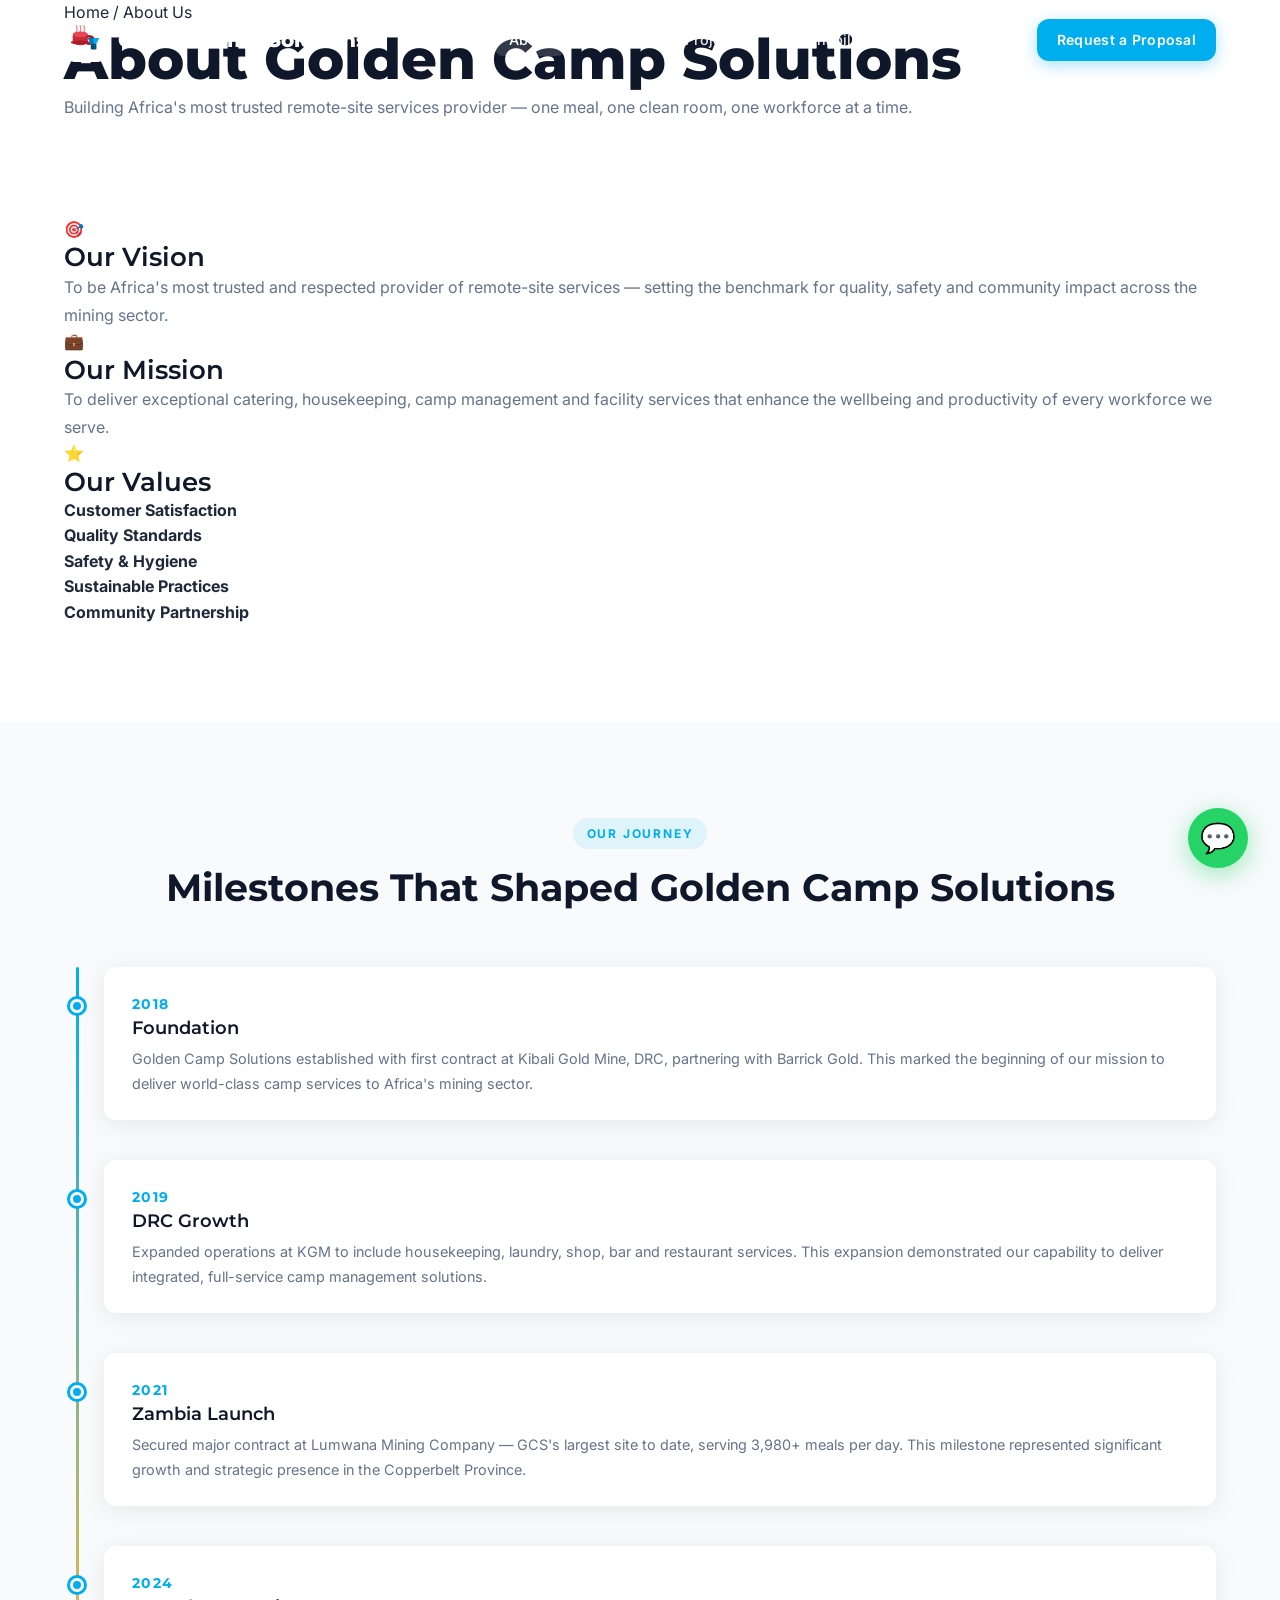
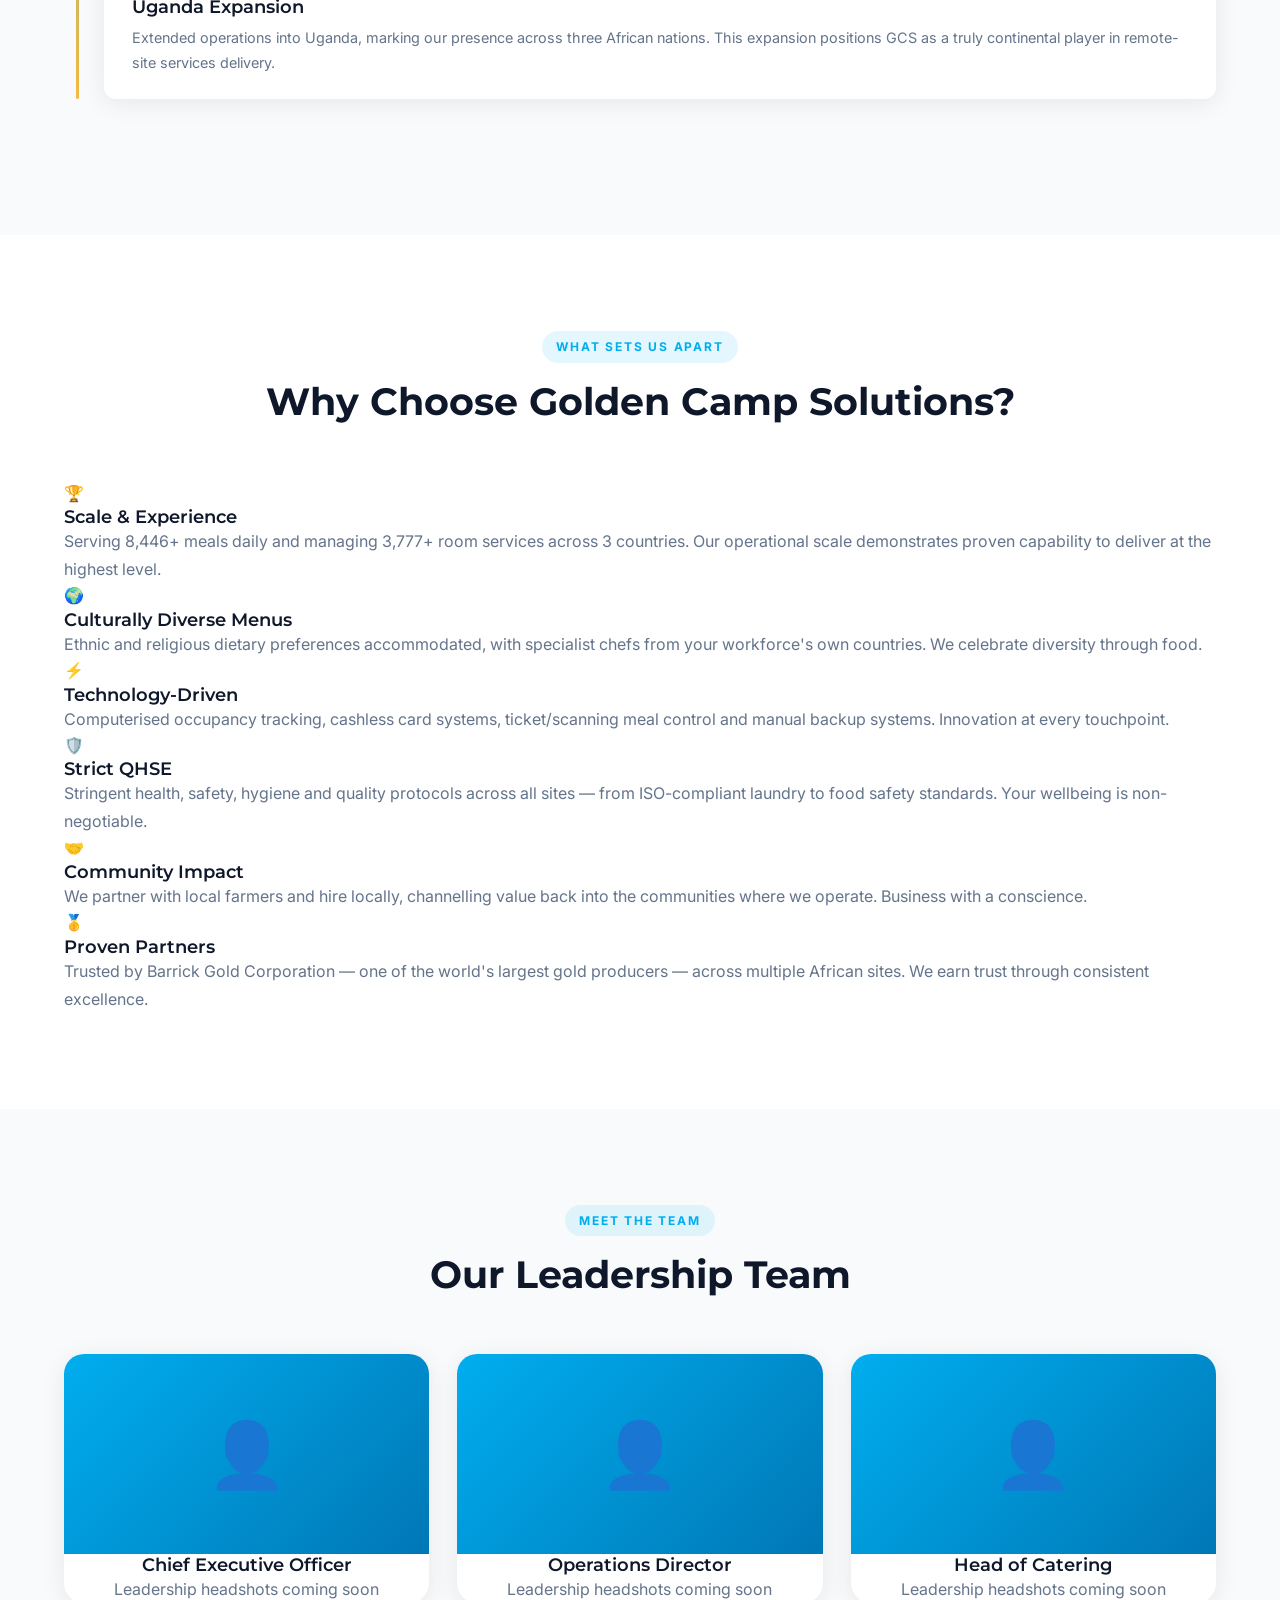
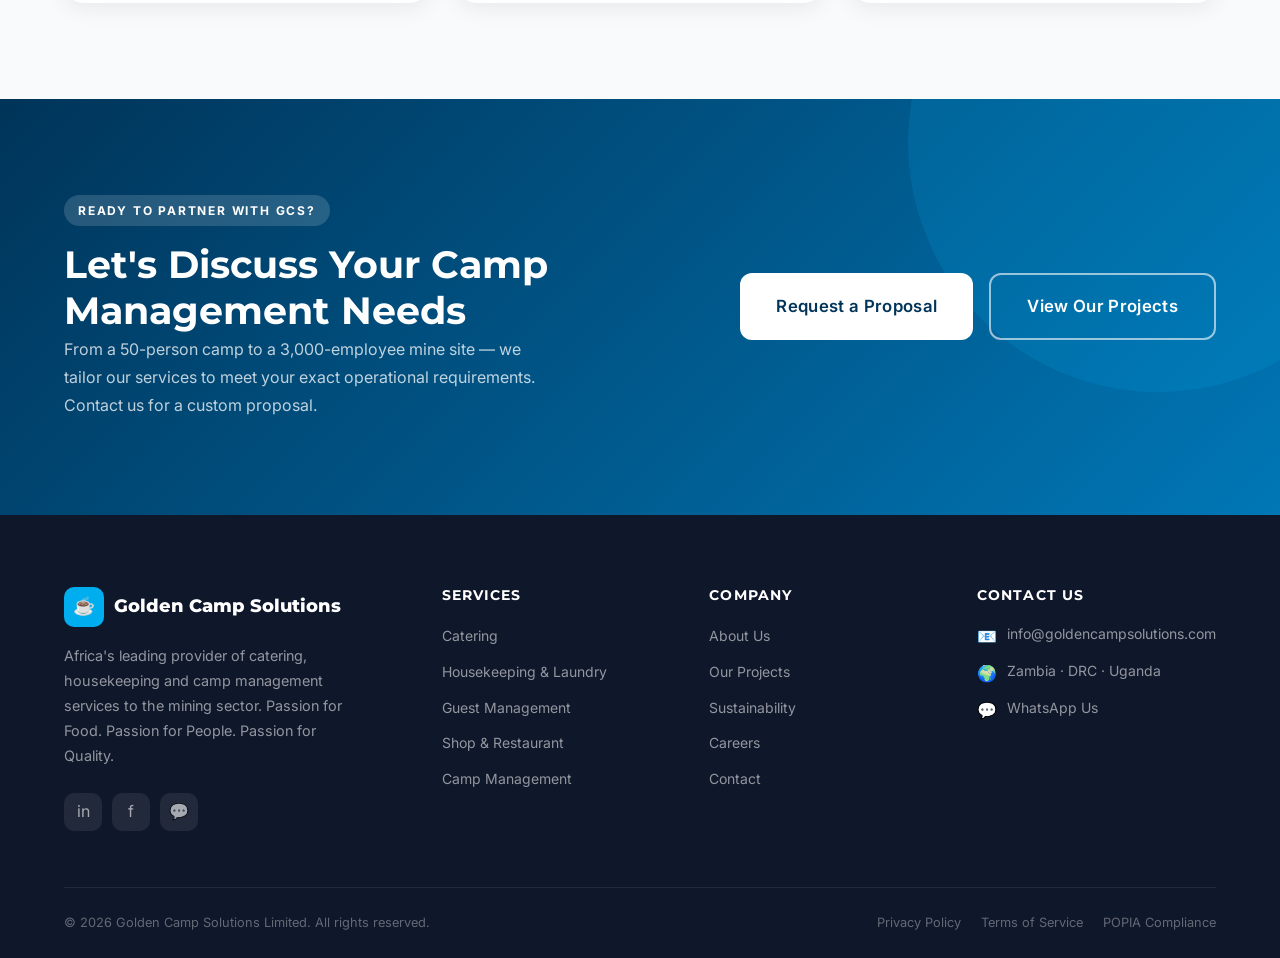
==== about.html @ 8a064c8a "Initial commit — Golden Camp Solutions corporate website" ====
<!DOCTYPE html>
<html lang="en">
<head>
<meta charset="UTF-8" />
<meta name="viewport" content="width=device-width, initial-scale=1.0" />
<title>About Golden Camp Solutions | Africa's Mining Camp Services Partner</title>
<meta name="description" content="Learn about Golden Camp Solutions — founded 2018, serving 740+ employees across Zambia, DRC and Uganda. Passion for Food. Passion for People. Passion for Quality." />
<meta property="og:title" content="About Golden Camp Solutions" />
<meta property="og:description" content="Africa's trusted mining camp services provider with operations across 3 countries." />
<meta property="og:type" content="website" />
<link rel="stylesheet" href="css/styles.css" />
<link rel="icon" href="data:image/svg+xml,<svg xmlns='http://www.w3.org/2000/svg' viewBox='0 0 32 32'><rect width='32' height='32' rx='8' fill='%2300AEEF'/><text y='22' x='6' font-size='18' fill='white'>G</text></svg>" />
</head>
<body>

<!-- ═══ NAVBAR ═══ -->
<nav class="navbar" id="navbar">
  <div class="navbar-inner">
    <!-- Logo -->
    <a href="index.html" class="navbar-logo">
      <div class="logo-icon">
        <svg class="logo-svg" viewBox="0 0 40 40" fill="none" xmlns="http://www.w3.org/2000/svg">
          <!-- Cup (red) -->
          <ellipse cx="14" cy="22" rx="8" ry="3.5" fill="#CC2936"/>
          <rect x="6" y="14" width="16" height="10" rx="2" fill="#CC2936"/>
          <ellipse cx="14" cy="14" rx="8" ry="3" fill="#E84855"/>
          <!-- Saucer line -->
          <ellipse cx="14" cy="22.5" rx="10" ry="2" fill="#AA1D29"/>
          <!-- Handle -->
          <path d="M22 16 Q28 16 28 20 Q28 24 22 24" stroke="#AA1D29" stroke-width="2.5" fill="none" stroke-linecap="round"/>
          <!-- Steam -->
          <path d="M10 11 Q11 8 10 5" stroke="#CC2936" stroke-width="1.5" stroke-linecap="round" fill="none" opacity="0.5"/>
          <path d="M14 11 Q15 8 14 5" stroke="#CC2936" stroke-width="1.5" stroke-linecap="round" fill="none" opacity="0.5"/>
          <path d="M18 11 Q19 8 18 5" stroke="#CC2936" stroke-width="1.5" stroke-linecap="round" fill="none" opacity="0.5"/>
          <!-- Tent (blue) -->
          <polygon points="28,30 22,18 34,18" fill="#00AEEF"/>
          <polygon points="28,30 22,18 28,18" fill="#0077B6"/>
          <rect x="25" y="24" width="6" height="6" rx="1" fill="#005080"/>
        </svg>
      </div>
      <span>Golden Camp Solutions</span>
    </a>

    <!-- Desktop Nav -->
    <ul class="navbar-nav">
      <li><a href="index.html" class="nav-link">Home</a></li>
      <li><a href="about.html" class="nav-link active">About</a></li>
      <li class="nav-dropdown">
        <a href="services.html" class="nav-link">Services ▾</a>
        <div class="nav-dropdown-menu">
          <a href="services.html#catering">🍽️ Catering</a>
          <a href="services.html#housekeeping">🧹 Housekeeping & Laundry</a>
          <a href="services.html#guest">🏠 Guest Management</a>
          <a href="services.html#shop">🛒 Shop & Restaurant</a>
          <a href="services.html#camp">⛺ Camp Management</a>
        </div>
      </li>
      <li><a href="projects.html" class="nav-link">Projects</a></li>
      <li><a href="sustainability.html" class="nav-link">Sustainability</a></li>
      <li><a href="contact.html" class="nav-link">Contact</a></li>
    </ul>
    <div class="navbar-cta">
      <a href="contact.html" class="btn btn-primary btn-sm">Request a Proposal</a>
    </div>

    <!-- Hamburger -->
    <button class="hamburger" aria-label="Menu">
      <span></span><span></span><span></span>
    </button>
  </div>
</nav>

<!-- Mobile Menu -->
<div class="mobile-menu">
  <a href="index.html">Home</a>
  <a href="about.html">About Us</a>
  <a href="services.html">Services</a>
  <a href="projects.html">Projects</a>
  <a href="sustainability.html">Sustainability</a>
  <a href="contact.html">Contact</a>
  <a href="contact.html" class="btn btn-primary" style="margin-top:20px;justify-content:center;">Request a Proposal</a>
</div>

<!-- ═══ HERO ═══ -->
<section class="hero-secondary">
  <div class="hero-pattern"></div>
  <div class="container">
    <div class="breadcrumb fade-in">
      <a href="index.html">Home</a> / <span>About Us</span>
    </div>
    <h1 class="fade-in">About Golden Camp Solutions</h1>
    <p class="fade-in">Building Africa's most trusted remote-site services provider — one meal, one clean room, one workforce at a time.</p>
  </div>
</section>

<!-- ═══ VISION / MISSION / VALUES ═══ -->
<section class="section">
  <div class="container">
    <div class="vision-mission-grid fade-in">
      <!-- Vision Card -->
      <div class="vmv-card vmv-vision">
        <div class="vmv-icon">🎯</div>
        <h3>Our Vision</h3>
        <p>To be Africa's most trusted and respected provider of remote-site services — setting the benchmark for quality, safety and community impact across the mining sector.</p>
      </div>

      <!-- Mission Card -->
      <div class="vmv-card vmv-mission">
        <div class="vmv-icon">💼</div>
        <h3>Our Mission</h3>
        <p>To deliver exceptional catering, housekeeping, camp management and facility services that enhance the wellbeing and productivity of every workforce we serve.</p>
      </div>

      <!-- Values Card -->
      <div class="vmv-card vmv-values">
        <div class="vmv-icon">⭐</div>
        <h3>Our Values</h3>
        <ul class="values-list">
          <li><strong>Customer Satisfaction</strong></li>
          <li><strong>Quality Standards</strong></li>
          <li><strong>Safety & Hygiene</strong></li>
          <li><strong>Sustainable Practices</strong></li>
          <li><strong>Community Partnership</strong></li>
        </ul>
      </div>
    </div>
  </div>
</section>

<!-- ═══ TIMELINE ═══ -->
<section class="section bg-off">
  <div class="container">
    <div class="section-header text-center fade-in">
      <span class="section-label">Our Journey</span>
      <h2>Milestones That Shaped Golden Camp Solutions</h2>
    </div>

    <div class="timeline fade-in">
      <!-- 2018 -->
      <div class="timeline-item">
        <div class="timeline-dot"></div>
        <div class="timeline-content">
          <span class="timeline-year">2018</span>
          <h4>Foundation</h4>
          <p>Golden Camp Solutions established with first contract at Kibali Gold Mine, DRC, partnering with Barrick Gold. This marked the beginning of our mission to deliver world-class camp services to Africa's mining sector.</p>
        </div>
      </div>

      <!-- 2019 -->
      <div class="timeline-item">
        <div class="timeline-dot"></div>
        <div class="timeline-content">
          <span class="timeline-year">2019</span>
          <h4>DRC Growth</h4>
          <p>Expanded operations at KGM to include housekeeping, laundry, shop, bar and restaurant services. This expansion demonstrated our capability to deliver integrated, full-service camp management solutions.</p>
        </div>
      </div>

      <!-- 2021 -->
      <div class="timeline-item">
        <div class="timeline-dot"></div>
        <div class="timeline-content">
          <span class="timeline-year">2021</span>
          <h4>Zambia Launch</h4>
          <p>Secured major contract at Lumwana Mining Company — GCS's largest site to date, serving 3,980+ meals per day. This milestone represented significant growth and strategic presence in the Copperbelt Province.</p>
        </div>
      </div>

      <!-- 2024 -->
      <div class="timeline-item">
        <div class="timeline-dot"></div>
        <div class="timeline-content">
          <span class="timeline-year">2024</span>
          <h4>Uganda Expansion</h4>
          <p>Extended operations into Uganda, marking our presence across three African nations. This expansion positions GCS as a truly continental player in remote-site services delivery.</p>
        </div>
      </div>
    </div>
  </div>
</section>

<!-- ═══ WHY CHOOSE GCS ═══ -->
<section class="section">
  <div class="container">
    <div class="section-header text-center fade-in">
      <span class="section-label">What Sets Us Apart</span>
      <h2>Why Choose Golden Camp Solutions?</h2>
    </div>

    <div class="why-choose-grid">
      <div class="why-choose-card fade-in">
        <div class="why-choose-icon">🏆</div>
        <h4>Scale & Experience</h4>
        <p>Serving 8,446+ meals daily and managing 3,777+ room services across 3 countries. Our operational scale demonstrates proven capability to deliver at the highest level.</p>
      </div>

      <div class="why-choose-card fade-in fade-in-delay-1">
        <div class="why-choose-icon">🌍</div>
        <h4>Culturally Diverse Menus</h4>
        <p>Ethnic and religious dietary preferences accommodated, with specialist chefs from your workforce's own countries. We celebrate diversity through food.</p>
      </div>

      <div class="why-choose-card fade-in fade-in-delay-2">
        <div class="why-choose-icon">⚡</div>
        <h4>Technology-Driven</h4>
        <p>Computerised occupancy tracking, cashless card systems, ticket/scanning meal control and manual backup systems. Innovation at every touchpoint.</p>
      </div>

      <div class="why-choose-card fade-in fade-in-delay-3">
        <div class="why-choose-icon">🛡️</div>
        <h4>Strict QHSE</h4>
        <p>Stringent health, safety, hygiene and quality protocols across all sites — from ISO-compliant laundry to food safety standards. Your wellbeing is non-negotiable.</p>
      </div>

      <div class="why-choose-card fade-in">
        <div class="why-choose-icon">🤝</div>
        <h4>Community Impact</h4>
        <p>We partner with local farmers and hire locally, channelling value back into the communities where we operate. Business with a conscience.</p>
      </div>

      <div class="why-choose-card fade-in fade-in-delay-1">
        <div class="why-choose-icon">🥇</div>
        <h4>Proven Partners</h4>
        <p>Trusted by Barrick Gold Corporation — one of the world's largest gold producers — across multiple African sites. We earn trust through consistent excellence.</p>
      </div>
    </div>
  </div>
</section>

<!-- ═══ LEADERSHIP TEAM ═══ -->
<section class="section bg-off">
  <div class="container">
    <div class="section-header text-center fade-in">
      <span class="section-label">Meet the Team</span>
      <h2>Our Leadership Team</h2>
    </div>

    <div class="team-grid">
      <div class="team-card fade-in">
        <div class="team-avatar">👤</div>
        <h4>Chief Executive Officer</h4>
        <p class="placeholder-text">Leadership headshots coming soon</p>
      </div>

      <div class="team-card fade-in fade-in-delay-1">
        <div class="team-avatar">👤</div>
        <h4>Operations Director</h4>
        <p class="placeholder-text">Leadership headshots coming soon</p>
      </div>

      <div class="team-card fade-in fade-in-delay-2">
        <div class="team-avatar">👤</div>
        <h4>Head of Catering</h4>
        <p class="placeholder-text">Leadership headshots coming soon</p>
      </div>
    </div>
  </div>
</section>

<!-- ═══ CTA BANNER ═══ -->
<section class="section cta-section">
  <div class="container">
    <div class="cta-inner fade-in">
      <div>
        <span class="section-label white">Ready to Partner with GCS?</span>
        <h2>Let's Discuss Your Camp Management Needs</h2>
        <p>From a 50-person camp to a 3,000-employee mine site — we tailor our services to meet your exact operational requirements. Contact us for a custom proposal.</p>
      </div>
      <div class="cta-btns">
        <a href="contact.html" class="btn btn-white btn-lg">Request a Proposal</a>
        <a href="projects.html" class="btn btn-outline btn-lg">View Our Projects</a>
      </div>
    </div>
  </div>
</section>

<!-- ═══ FOOTER ═══ -->
<footer>
  <div class="container">
    <div class="footer-grid">
      <!-- Brand -->
      <div class="footer-brand">
        <div class="footer-logo">
          <div class="footer-logo-icon">☕</div>
          <span>Golden Camp Solutions</span>
        </div>
        <p>Africa's leading provider of catering, housekeeping and camp management services to the mining sector. Passion for Food. Passion for People. Passion for Quality.</p>
        <div class="footer-socials">
          <a href="#" class="social-btn" title="LinkedIn">in</a>
          <a href="#" class="social-btn" title="Facebook">f</a>
          <a href="#" class="social-btn" title="WhatsApp">💬</a>
        </div>
      </div>

      <!-- Services -->
      <div class="footer-col">
        <h5>Services</h5>
        <ul>
          <li><a href="services.html#catering">Catering</a></li>
          <li><a href="services.html#housekeeping">Housekeeping & Laundry</a></li>
          <li><a href="services.html#guest">Guest Management</a></li>
          <li><a href="services.html#shop">Shop & Restaurant</a></li>
          <li><a href="services.html#camp">Camp Management</a></li>
        </ul>
      </div>

      <!-- Company -->
      <div class="footer-col">
        <h5>Company</h5>
        <ul>
          <li><a href="about.html">About Us</a></li>
          <li><a href="projects.html">Our Projects</a></li>
          <li><a href="sustainability.html">Sustainability</a></li>
          <li><a href="contact.html">Careers</a></li>
          <li><a href="contact.html">Contact</a></li>
        </ul>
      </div>

      <!-- Contact -->
      <div class="footer-col">
        <h5>Contact Us</h5>
        <ul class="footer-contact">
          <li><span>📧</span><a href="mailto:info@goldencampsolutions.com" style="color:rgba(255,255,255,0.55);">info@goldencampsolutions.com</a></li>
          <li><span>🌍</span>Zambia · DRC · Uganda</li>
          <li><span>💬</span><a href="https://wa.me/260000000000" style="color:rgba(255,255,255,0.55);">WhatsApp Us</a></li>
        </ul>
      </div>
    </div>

    <div class="footer-bottom">
      <p>© <span class="year">2026</span> Golden Camp Solutions Limited. All rights reserved.</p>
      <div class="footer-bottom-links">
        <a href="#">Privacy Policy</a>
        <a href="#">Terms of Service</a>
        <a href="#">POPIA Compliance</a>
      </div>
    </div>
  </div>
</footer>

<!-- WhatsApp Float -->
<a href="https://wa.me/260000000000" class="whatsapp-float" target="_blank" title="Chat on WhatsApp">
  💬
  <div class="tooltip">Chat with us on WhatsApp</div>
</a>

<script src="js/main.js"></script>
</body>
</html>
---- css/styles.css ----
/* ============================================================
   GOLDEN CAMP SOLUTIONS — Corporate Website
   Brand: #00AEEF (Sky Blue) | #CC2936 (Red) | #F4B942 (Gold)
   ============================================================ */

@import url('https://fonts.googleapis.com/css2?family=Inter:wght@300;400;500;600;700;800&family=Montserrat:wght@600;700;800&display=swap');

/* ─── CSS VARIABLES ─── */
:root {
  --blue:      #00AEEF;
  --blue-dark: #0077B6;
  --blue-deep: #003459;
  --red:       #CC2936;
  --gold:      #F4B942;
  --gold-dark: #D4940A;
  --white:     #FFFFFF;
  --off-white: #F8FAFC;
  --gray-100:  #F1F5F9;
  --gray-200:  #E2E8F0;
  --gray-400:  #94A3B8;
  --gray-600:  #64748B;
  --gray-800:  #1E293B;
  --dark:      #0F172A;
  --radius:    12px;
  --radius-lg: 20px;
  --shadow:    0 4px 24px rgba(0,0,0,0.08);
  --shadow-lg: 0 12px 48px rgba(0,0,0,0.14);
  --transition: 0.3s cubic-bezier(0.4,0,0.2,1);
}

/* ─── RESET & BASE ─── */
*, *::before, *::after { box-sizing: border-box; margin: 0; padding: 0; }

html { scroll-behavior: smooth; font-size: 16px; }

body {
  font-family: 'Inter', sans-serif;
  color: var(--gray-800);
  background: var(--white);
  line-height: 1.6;
  overflow-x: hidden;
}

img { max-width: 100%; height: auto; display: block; }
a { text-decoration: none; color: inherit; }
ul { list-style: none; }

/* ─── TYPOGRAPHY ─── */
h1, h2, h3, h4, h5 {
  font-family: 'Montserrat', sans-serif;
  line-height: 1.2;
  color: var(--dark);
}
h1 { font-size: clamp(2rem, 5vw, 3.5rem); font-weight: 800; }
h2 { font-size: clamp(1.6rem, 3vw, 2.5rem); font-weight: 700; }
h3 { font-size: clamp(1.2rem, 2vw, 1.6rem); font-weight: 600; }
h4 { font-size: 1.1rem; font-weight: 600; }
p  { font-size: 1rem; color: var(--gray-600); line-height: 1.75; }

/* ─── UTILITY ─── */
.container { max-width: 1200px; margin: 0 auto; padding: 0 24px; }
.container-wide { max-width: 1400px; margin: 0 auto; padding: 0 24px; }
.section { padding: 96px 0; }
.section-sm { padding: 64px 0; }
.text-center { text-align: center; }
.text-white { color: var(--white) !important; }
.text-blue  { color: var(--blue); }
.text-gold  { color: var(--gold-dark); }
.text-red   { color: var(--red); }
.bg-blue    { background: var(--blue); }
.bg-deep    { background: var(--blue-deep); }
.bg-off     { background: var(--off-white); }
.bg-dark    { background: var(--dark); }
.hidden     { display: none; }

/* Section Labels */
.section-label {
  display: inline-block;
  font-size: 0.75rem;
  font-weight: 700;
  letter-spacing: 0.15em;
  text-transform: uppercase;
  color: var(--blue);
  background: rgba(0,174,239,0.1);
  padding: 6px 14px;
  border-radius: 100px;
  margin-bottom: 16px;
}
.section-label.red  { color: var(--red); background: rgba(204,41,54,0.08); }
.section-label.gold { color: var(--gold-dark); background: rgba(244,185,66,0.12); }
.section-label.white { color: var(--white); background: rgba(255,255,255,0.15); }

.section-header { margin-bottom: 56px; }
.section-header p { max-width: 620px; margin: 16px auto 0; font-size: 1.05rem; }
.section-header.left p { margin: 16px 0 0; }

/* Divider */
.divider {
  width: 56px; height: 4px;
  background: var(--blue);
  border-radius: 2px;
  margin: 16px 0;
}
.divider.center { margin: 16px auto; }
.divider.gold { background: var(--gold); }
.divider.red  { background: var(--red); }

/* ─── BUTTONS ─── */
.btn {
  display: inline-flex;
  align-items: center;
  gap: 8px;
  padding: 14px 28px;
  border-radius: var(--radius);
  font-weight: 600;
  font-size: 0.95rem;
  cursor: pointer;
  border: none;
  transition: all var(--transition);
  font-family: 'Inter', sans-serif;
  letter-spacing: 0.02em;
}
.btn-primary {
  background: var(--blue);
  color: var(--white);
  box-shadow: 0 4px 16px rgba(0,174,239,0.35);
}
.btn-primary:hover {
  background: var(--blue-dark);
  transform: translateY(-2px);
  box-shadow: 0 8px 24px rgba(0,174,239,0.4);
}
.btn-outline {
  background: transparent;
  color: var(--white);
  border: 2px solid rgba(255,255,255,0.6);
}
.btn-outline:hover {
  background: rgba(255,255,255,0.1);
  border-color: var(--white);
}
.btn-white {
  background: var(--white);
  color: var(--blue-deep);
}
.btn-white:hover {
  background: var(--off-white);
  transform: translateY(-2px);
}
.btn-gold {
  background: var(--gold);
  color: var(--dark);
}
.btn-gold:hover {
  background: var(--gold-dark);
  color: var(--white);
  transform: translateY(-2px);
}
.btn-sm { padding: 10px 20px; font-size: 0.875rem; }
.btn-lg { padding: 18px 36px; font-size: 1.05rem; }

/* ─── NAVBAR ─── */
.navbar {
  position: fixed;
  top: 0; left: 0; right: 0;
  z-index: 1000;
  background: transparent;
  transition: all var(--transition);
  padding: 0;
}
.navbar.scrolled {
  background: var(--white);
  box-shadow: 0 2px 20px rgba(0,0,0,0.1);
}
.navbar-inner {
  display: flex;
  align-items: center;
  justify-content: space-between;
  padding: 18px 24px;
  max-width: 1200px;
  margin: 0 auto;
}
.navbar-logo {
  display: flex;
  align-items: center;
  gap: 10px;
  font-family: 'Montserrat', sans-serif;
  font-weight: 800;
  font-size: 1.25rem;
  color: var(--white);
  transition: color var(--transition);
}
.navbar.scrolled .navbar-logo { color: var(--blue-deep); }
.logo-icon {
  width: 44px; height: 44px;
  background: var(--white);
  border-radius: 10px;
  display: flex; align-items: center; justify-content: center;
  overflow: hidden;
  flex-shrink: 0;
}
.logo-svg { width: 38px; height: 38px; }

.navbar-nav {
  display: flex;
  align-items: center;
  gap: 4px;
}
.nav-link {
  padding: 8px 14px;
  font-size: 0.9rem;
  font-weight: 500;
  color: rgba(255,255,255,0.9);
  border-radius: 8px;
  transition: all var(--transition);
  white-space: nowrap;
}
.nav-link:hover, .nav-link.active {
  background: rgba(255,255,255,0.15);
  color: var(--white);
}
.navbar.scrolled .nav-link { color: var(--gray-600); }
.navbar.scrolled .nav-link:hover, .navbar.scrolled .nav-link.active {
  background: var(--gray-100);
  color: var(--blue);
}

/* Dropdown */
.nav-dropdown { position: relative; }
.nav-dropdown-menu {
  position: absolute;
  top: calc(100% + 8px);
  left: 50%;
  transform: translateX(-50%);
  background: var(--white);
  border-radius: var(--radius);
  box-shadow: var(--shadow-lg);
  padding: 8px;
  min-width: 200px;
  opacity: 0;
  visibility: hidden;
  transition: all var(--transition);
  pointer-events: none;
}
.nav-dropdown:hover .nav-dropdown-menu {
  opacity: 1;
  visibility: visible;
  pointer-events: auto;
}
.nav-dropdown-menu a {
  display: block;
  padding: 10px 14px;
  font-size: 0.875rem;
  color: var(--gray-700);
  border-radius: 8px;
  transition: all var(--transition);
}
.nav-dropdown-menu a:hover { background: var(--gray-100); color: var(--blue); }

.navbar-cta { margin-left: 12px; }
.navbar-cta .btn { padding: 10px 20px; font-size: 0.875rem; }

/* Mobile Nav */
.hamburger {
  display: none;
  flex-direction: column;
  gap: 5px;
  cursor: pointer;
  padding: 6px;
  border: none;
  background: none;
}
.hamburger span {
  display: block;
  width: 24px; height: 2px;
  background: var(--white);
  border-radius: 2px;
  transition: all var(--transition);
}
.navbar.scrolled .hamburger span { background: var(--dark); }
.hamburger.open span:nth-child(1) { transform: rotate(45deg) translate(5px,5px); }
.hamburger.open span:nth-child(2) { opacity: 0; }
.hamburger.open span:nth-child(3) { transform: rotate(-45deg) translate(5px,-5px); }

.mobile-menu {
  display: none;
  position: fixed;
  top: 0; left: 0; right: 0; bottom: 0;
  background: var(--blue-deep);
  z-index: 999;
  padding: 100px 32px 32px;
  flex-direction: column;
  gap: 8px;
}
.mobile-menu.open { display: flex; }
.mobile-menu a {
  display: block;
  padding: 14px 0;
  font-size: 1.2rem;
  font-weight: 600;
  color: var(--white);
  border-bottom: 1px solid rgba(255,255,255,0.1);
}

/* ─── HERO ─── */
.hero {
  position: relative;
  min-height: 100vh;
  display: flex;
  align-items: center;
  overflow: hidden;
  background: linear-gradient(135deg, var(--blue-deep) 0%, var(--blue-dark) 50%, #0099CC 100%);
}
.hero::before {
  content: '';
  position: absolute;
  inset: 0;
  background:
    radial-gradient(ellipse at 70% 50%, rgba(0,174,239,0.3) 0%, transparent 60%),
    radial-gradient(ellipse at 20% 80%, rgba(244,185,66,0.1) 0%, transparent 50%);
}
.hero-pattern {
  position: absolute;
  inset: 0;
  opacity: 0.04;
  background-image: repeating-linear-gradient(
    45deg,
    #fff 0px, #fff 1px,
    transparent 1px, transparent 40px
  );
}
.hero-content {
  position: relative;
  z-index: 2;
  max-width: 1200px;
  margin: 0 auto;
  padding: 120px 24px 80px;
  display: grid;
  grid-template-columns: 1fr 1fr;
  gap: 64px;
  align-items: center;
}
.hero-tag {
  display: inline-flex;
  align-items: center;
  gap: 8px;
  background: rgba(255,255,255,0.12);
  border: 1px solid rgba(255,255,255,0.2);
  padding: 8px 16px;
  border-radius: 100px;
  font-size: 0.8rem;
  font-weight: 600;
  letter-spacing: 0.1em;
  text-transform: uppercase;
  color: var(--gold);
  margin-bottom: 24px;
}
.hero-tag .dot {
  width: 6px; height: 6px;
  background: var(--gold);
  border-radius: 50%;
  animation: pulse 2s infinite;
}
@keyframes pulse {
  0%, 100% { opacity: 1; transform: scale(1); }
  50% { opacity: 0.5; transform: scale(1.3); }
}
.hero h1 {
  color: var(--white);
  margin-bottom: 24px;
  font-size: clamp(2.2rem, 5vw, 3.8rem);
}
.hero h1 span { color: var(--gold); }
.hero p {
  color: rgba(255,255,255,0.8);
  font-size: 1.1rem;
  margin-bottom: 40px;
  line-height: 1.8;
  max-width: 500px;
}
.hero-btns { display: flex; gap: 16px; flex-wrap: wrap; }

/* Hero Stats */
.hero-stats {
  display: grid;
  grid-template-columns: 1fr 1fr;
  gap: 20px;
  margin-top: 48px;
}
.hero-stat {
  background: rgba(255,255,255,0.08);
  border: 1px solid rgba(255,255,255,0.12);
  border-radius: var(--radius);
  padding: 24px;
  backdrop-filter: blur(10px);
}
.hero-stat .num {
  font-family: 'Montserrat', sans-serif;
  font-size: 2rem;
  font-weight: 800;
  color: var(--white);
  line-height: 1;
}
.hero-stat .num span { color: var(--gold); }
.hero-stat .label {
  font-size: 0.8rem;
  color: rgba(255,255,255,0.65);
  margin-top: 6px;
  letter-spacing: 0.05em;
  text-transform: uppercase;
}

/* Hero Visual */
.hero-visual {
  position: relative;
}
.hero-map-card {
  background: rgba(255,255,255,0.1);
  border: 1px solid rgba(255,255,255,0.2);
  border-radius: var(--radius-lg);
  padding: 32px;
  backdrop-filter: blur(20px);
}
.hero-map-card h3 {
  color: var(--white);
  font-size: 1rem;
  margin-bottom: 20px;
  opacity: 0.8;
  letter-spacing: 0.08em;
  text-transform: uppercase;
}
.map-locations {
  display: flex;
  flex-direction: column;
  gap: 12px;
  margin-top: 24px;
}
.map-location {
  display: flex;
  align-items: center;
  gap: 12px;
  padding: 12px 16px;
  background: rgba(255,255,255,0.08);
  border-radius: 10px;
}
.map-loc-dot {
  width: 10px; height: 10px;
  border-radius: 50%;
  flex-shrink: 0;
}
.map-location .info { flex: 1; }
.map-location .country {
  font-size: 0.85rem;
  font-weight: 600;
  color: var(--white);
}
.map-location .site {
  font-size: 0.75rem;
  color: rgba(255,255,255,0.6);
}

/* Africa SVG Map */
.africa-svg-wrap {
  width: 100%;
  max-width: 300px;
  margin: 0 auto 16px;
  filter: drop-shadow(0 8px 24px rgba(0,0,0,0.3));
}
.africa-svg-wrap svg { width: 100%; height: auto; }

/* ─── STATS BAR ─── */
.stats-bar {
  background: var(--blue-deep);
  padding: 48px 0;
}
.stats-grid {
  display: grid;
  grid-template-columns: repeat(4, 1fr);
  gap: 0;
}
.stat-item {
  text-align: center;
  padding: 24px;
  border-right: 1px solid rgba(255,255,255,0.1);
}
.stat-item:last-child { border-right: none; }
.stat-num {
  font-family: 'Montserrat', sans-serif;
  font-size: 2.5rem;
  font-weight: 800;
  color: var(--white);
  line-height: 1;
  display: block;
}
.stat-num .suffix { color: var(--gold); }
.stat-label {
  font-size: 0.8rem;
  color: rgba(255,255,255,0.55);
  text-transform: uppercase;
  letter-spacing: 0.1em;
  margin-top: 8px;
}
.stat-icon {
  font-size: 1.8rem;
  margin-bottom: 12px;
}

/* ─── SERVICES GRID ─── */
.services-grid {
  display: grid;
  grid-template-columns: repeat(3, 1fr);
  gap: 24px;
}
.service-card {
  background: var(--white);
  border-radius: var(--radius-lg);
  padding: 36px 28px;
  box-shadow: var(--shadow);
  transition: all var(--transition);
  border: 1px solid var(--gray-200);
  position: relative;
  overflow: hidden;
}
.service-card::before {
  content: '';
  position: absolute;
  top: 0; left: 0; right: 0;
  height: 4px;
  background: var(--blue);
  transform: scaleX(0);
  transition: transform var(--transition);
  transform-origin: left;
}
.service-card:hover { transform: translateY(-6px); box-shadow: var(--shadow-lg); }
.service-card:hover::before { transform: scaleX(1); }

.service-icon {
  width: 64px; height: 64px;
  border-radius: 16px;
  display: flex; align-items: center; justify-content: center;
  font-size: 1.8rem;
  margin-bottom: 20px;
}
.service-icon.blue   { background: rgba(0,174,239,0.1); }
.service-icon.red    { background: rgba(204,41,54,0.1); }
.service-icon.gold   { background: rgba(244,185,66,0.12); }
.service-icon.green  { background: rgba(34,197,94,0.1); }
.service-icon.purple { background: rgba(139,92,246,0.1); }
.service-icon.teal   { background: rgba(20,184,166,0.1); }

.service-card h3 { margin-bottom: 12px; font-size: 1.15rem; }
.service-card p  { font-size: 0.9rem; color: var(--gray-600); }
.service-link {
  display: inline-flex;
  align-items: center;
  gap: 6px;
  margin-top: 16px;
  font-size: 0.875rem;
  font-weight: 600;
  color: var(--blue);
  transition: gap var(--transition);
}
.service-link:hover { gap: 10px; }

/* ─── OPERATIONS MAP SECTION ─── */
.ops-section {
  background: var(--off-white);
}
.ops-grid {
  display: grid;
  grid-template-columns: 1fr 1fr;
  gap: 64px;
  align-items: center;
}
.ops-map {
  position: relative;
}
.ops-map-bg {
  background: var(--white);
  border-radius: var(--radius-lg);
  padding: 40px;
  box-shadow: var(--shadow);
}

/* Country Cards */
.country-cards {
  display: flex;
  flex-direction: column;
  gap: 16px;
}
.country-card {
  background: var(--white);
  border-radius: var(--radius);
  padding: 20px 24px;
  display: flex;
  align-items: center;
  gap: 16px;
  box-shadow: var(--shadow);
  transition: all var(--transition);
  border-left: 4px solid transparent;
}
.country-card:hover { transform: translateX(6px); border-left-color: var(--blue); }
.country-flag { font-size: 2rem; flex-shrink: 0; }
.country-info h4 { margin-bottom: 4px; }
.country-info p { font-size: 0.825rem; margin: 0; }
.country-badge {
  margin-left: auto;
  display: flex;
  flex-direction: column;
  align-items: flex-end;
  gap: 4px;
}
.badge {
  font-size: 0.7rem;
  font-weight: 600;
  padding: 3px 10px;
  border-radius: 100px;
  white-space: nowrap;
}
.badge-blue { background: rgba(0,174,239,0.12); color: var(--blue-dark); }
.badge-gold { background: rgba(244,185,66,0.15); color: var(--gold-dark); }

/* ─── WHY CHOOSE GCS ─── */
.why-grid {
  display: grid;
  grid-template-columns: repeat(2, 1fr);
  gap: 24px;
}
.why-card {
  display: flex;
  gap: 20px;
  padding: 28px;
  background: var(--white);
  border-radius: var(--radius);
  box-shadow: var(--shadow);
  transition: all var(--transition);
}
.why-card:hover { transform: translateY(-4px); box-shadow: var(--shadow-lg); }
.why-icon {
  font-size: 2rem;
  flex-shrink: 0;
  width: 56px; height: 56px;
  background: var(--off-white);
  border-radius: 14px;
  display: flex; align-items: center; justify-content: center;
}
.why-text h4 { margin-bottom: 8px; }
.why-text p { font-size: 0.875rem; margin: 0; }

/* ─── CLIENTS ─── */
.clients-bar {
  background: var(--white);
  padding: 48px 0;
  border-top: 1px solid var(--gray-200);
  border-bottom: 1px solid var(--gray-200);
}
.clients-label {
  text-align: center;
  font-size: 0.75rem;
  font-weight: 700;
  letter-spacing: 0.15em;
  text-transform: uppercase;
  color: var(--gray-400);
  margin-bottom: 32px;
}
.clients-logos {
  display: flex;
  align-items: center;
  justify-content: center;
  gap: 64px;
  flex-wrap: wrap;
}
.client-logo {
  display: flex;
  flex-direction: column;
  align-items: center;
  gap: 8px;
  opacity: 0.6;
  transition: opacity var(--transition);
  filter: grayscale(1);
}
.client-logo:hover { opacity: 1; filter: grayscale(0); }
.client-logo-badge {
  width: 80px; height: 80px;
  border-radius: 16px;
  display: flex; align-items: center; justify-content: center;
  font-size: 0.65rem;
  font-weight: 800;
  text-align: center;
  letter-spacing: 0.05em;
  text-transform: uppercase;
  line-height: 1.2;
}
.client-logo p { font-size: 0.75rem; color: var(--gray-600); font-weight: 500; }

/* ─── CTA BANNER ─── */
.cta-section {
  background: linear-gradient(135deg, var(--blue-deep), var(--blue-dark));
  position: relative;
  overflow: hidden;
}
.cta-section::before {
  content: '';
  position: absolute;
  top: -50%; right: -10%;
  width: 500px; height: 500px;
  border-radius: 50%;
  background: rgba(0,174,239,0.15);
  pointer-events: none;
}
.cta-inner {
  position: relative;
  z-index: 2;
  display: flex;
  align-items: center;
  justify-content: space-between;
  gap: 40px;
}
.cta-inner h2 { color: var(--white); }
.cta-inner p { color: rgba(255,255,255,0.75); max-width: 480px; }
.cta-btns { display: flex; gap: 16px; flex-shrink: 0; flex-wrap: wrap; }

/* ─── ABOUT PAGE ─── */
.about-hero {
  background: linear-gradient(135deg, var(--blue-deep) 0%, #014F7A 100%);
  padding: 160px 0 80px;
}
.about-hero h1 { color: var(--white); }
.about-hero p { color: rgba(255,255,255,0.75); font-size: 1.1rem; max-width: 600px; }

.vision-grid {
  display: grid;
  grid-template-columns: repeat(3, 1fr);
  gap: 24px;
}
.vision-card {
  background: var(--white);
  border-radius: var(--radius-lg);
  padding: 40px 28px;
  text-align: center;
  box-shadow: var(--shadow);
  border-top: 4px solid var(--blue);
}
.vision-card.red   { border-top-color: var(--red); }
.vision-card.gold  { border-top-color: var(--gold); }
.vision-icon { font-size: 2.5rem; margin-bottom: 16px; }
.vision-card h3 { margin-bottom: 12px; }

/* Timeline */
.timeline { position: relative; padding-left: 40px; }
.timeline::before {
  content: '';
  position: absolute;
  left: 12px; top: 0; bottom: 0;
  width: 3px;
  background: linear-gradient(to bottom, var(--blue), var(--gold));
  border-radius: 2px;
}
.timeline-item {
  position: relative;
  margin-bottom: 40px;
  padding: 24px 28px;
  background: var(--white);
  border-radius: var(--radius);
  box-shadow: var(--shadow);
}
.timeline-item::before {
  content: '';
  position: absolute;
  left: -34px; top: 32px;
  width: 14px; height: 14px;
  border-radius: 50%;
  background: var(--blue);
  border: 3px solid var(--white);
  box-shadow: 0 0 0 3px var(--blue);
}
.timeline-year {
  font-family: 'Montserrat', sans-serif;
  font-size: 0.875rem;
  font-weight: 700;
  color: var(--blue);
  text-transform: uppercase;
  letter-spacing: 0.1em;
  margin-bottom: 8px;
}
.timeline-item h4 { margin-bottom: 8px; }
.timeline-item p { font-size: 0.9rem; margin: 0; }

/* Team */
.team-grid {
  display: grid;
  grid-template-columns: repeat(3, 1fr);
  gap: 28px;
}
.team-card {
  background: var(--white);
  border-radius: var(--radius-lg);
  overflow: hidden;
  box-shadow: var(--shadow);
  text-align: center;
  transition: all var(--transition);
}
.team-card:hover { transform: translateY(-6px); box-shadow: var(--shadow-lg); }
.team-avatar {
  width: 100%;
  height: 200px;
  background: linear-gradient(135deg, var(--blue) 0%, var(--blue-dark) 100%);
  display: flex; align-items: center; justify-content: center;
  font-size: 4rem;
}
.team-info { padding: 24px; }
.team-info h4 { margin-bottom: 4px; }
.team-info .role {
  font-size: 0.85rem;
  color: var(--blue);
  font-weight: 500;
  margin-bottom: 12px;
}
.team-info p { font-size: 0.875rem; margin: 0; }

/* ─── SERVICES DETAIL PAGE ─── */
.service-hero {
  background: linear-gradient(135deg, var(--blue-deep) 0%, #014F7A 100%);
  padding: 160px 0 80px;
}
.service-hero h1 { color: var(--white); }
.service-hero p { color: rgba(255,255,255,0.75); font-size: 1.1rem; }

.services-nav {
  background: var(--white);
  border-bottom: 1px solid var(--gray-200);
  position: sticky;
  top: 70px;
  z-index: 100;
}
.services-nav-inner {
  display: flex;
  gap: 0;
  overflow-x: auto;
  -ms-overflow-style: none;
  scrollbar-width: none;
  max-width: 1200px;
  margin: 0 auto;
  padding: 0 24px;
}
.services-nav-inner::-webkit-scrollbar { display: none; }
.srv-nav-link {
  display: flex;
  align-items: center;
  gap: 8px;
  padding: 16px 20px;
  font-size: 0.875rem;
  font-weight: 500;
  color: var(--gray-600);
  border-bottom: 3px solid transparent;
  transition: all var(--transition);
  white-space: nowrap;
  cursor: pointer;
}
.srv-nav-link:hover, .srv-nav-link.active {
  color: var(--blue);
  border-bottom-color: var(--blue);
}

.service-detail {
  padding: 80px 0;
  border-bottom: 1px solid var(--gray-200);
}
.service-detail:last-child { border-bottom: none; }
.service-detail-grid {
  display: grid;
  grid-template-columns: 1fr 1fr;
  gap: 64px;
  align-items: center;
}
.service-detail-grid.reverse { direction: rtl; }
.service-detail-grid.reverse > * { direction: ltr; }
.service-detail-img {
  border-radius: var(--radius-lg);
  overflow: hidden;
  height: 340px;
  background: var(--gray-200);
  display: flex; align-items: center; justify-content: center;
  font-size: 5rem;
  background: linear-gradient(135deg, var(--blue) 0%, var(--blue-dark) 100%);
}
.service-features {
  display: flex;
  flex-direction: column;
  gap: 12px;
  margin-top: 24px;
}
.feature-item {
  display: flex;
  align-items: flex-start;
  gap: 12px;
  padding: 12px 16px;
  background: var(--off-white);
  border-radius: 10px;
}
.feature-check {
  width: 22px; height: 22px;
  background: var(--blue);
  border-radius: 6px;
  display: flex; align-items: center; justify-content: center;
  flex-shrink: 0;
  color: var(--white);
  font-size: 0.75rem;
  margin-top: 1px;
}
.feature-item p { font-size: 0.9rem; margin: 0; color: var(--gray-700); }

/* ─── PROJECTS PAGE ─── */
.project-hero {
  background: linear-gradient(135deg, var(--blue-deep) 0%, #014F7A 100%);
  padding: 160px 0 80px;
}
.project-hero h1 { color: var(--white); }

.project-card {
  background: var(--white);
  border-radius: var(--radius-lg);
  overflow: hidden;
  box-shadow: var(--shadow);
  margin-bottom: 48px;
}
.project-card-inner {
  display: grid;
  grid-template-columns: 1fr 1.5fr;
}
.project-map-panel {
  background: linear-gradient(135deg, var(--blue-deep) 0%, var(--blue-dark) 100%);
  padding: 48px 40px;
  display: flex;
  flex-direction: column;
  gap: 24px;
}
.project-country {
  font-size: 0.75rem;
  font-weight: 700;
  letter-spacing: 0.15em;
  text-transform: uppercase;
  color: var(--gold);
}
.project-title { color: var(--white); font-size: 1.5rem; }
.project-flag { font-size: 3rem; }
.project-stats-mini {
  display: grid;
  grid-template-columns: 1fr 1fr;
  gap: 12px;
}
.project-stat-mini {
  background: rgba(255,255,255,0.1);
  border-radius: 10px;
  padding: 16px;
}
.project-stat-mini .n {
  font-family: 'Montserrat', sans-serif;
  font-size: 1.4rem;
  font-weight: 800;
  color: var(--white);
  line-height: 1;
}
.project-stat-mini .l {
  font-size: 0.7rem;
  color: rgba(255,255,255,0.6);
  text-transform: uppercase;
  letter-spacing: 0.08em;
  margin-top: 4px;
}
.project-content-panel {
  padding: 48px;
}
.project-content-panel h3 { margin-bottom: 16px; }
.service-tags {
  display: flex;
  flex-wrap: wrap;
  gap: 8px;
  margin: 24px 0;
}
.service-tag {
  padding: 6px 14px;
  background: rgba(0,174,239,0.1);
  color: var(--blue-dark);
  border-radius: 100px;
  font-size: 0.8rem;
  font-weight: 500;
}

/* ─── SUSTAINABILITY PAGE ─── */
.sustain-hero {
  background: linear-gradient(135deg, #1B4332 0%, #2D6A4F 100%);
  padding: 160px 0 80px;
}
.sustain-hero h1 { color: var(--white); }
.sustain-hero p { color: rgba(255,255,255,0.75); font-size: 1.1rem; }

.pillar-grid {
  display: grid;
  grid-template-columns: repeat(3, 1fr);
  gap: 24px;
}
.pillar-card {
  border-radius: var(--radius-lg);
  padding: 40px 28px;
  text-align: center;
  color: var(--white);
}
.pillar-card.env   { background: linear-gradient(135deg, #1B4332, #2D6A4F); }
.pillar-card.soc   { background: linear-gradient(135deg, var(--blue-deep), var(--blue-dark)); }
.pillar-card.gov   { background: linear-gradient(135deg, #7C3AED, #5B21B6); }
.pillar-icon { font-size: 3rem; margin-bottom: 20px; }
.pillar-card h3 { color: var(--white); margin-bottom: 12px; }
.pillar-card p { color: rgba(255,255,255,0.8); font-size: 0.9rem; }

.impact-grid {
  display: grid;
  grid-template-columns: repeat(4, 1fr);
  gap: 20px;
}
.impact-card {
  text-align: center;
  padding: 32px 20px;
  background: var(--white);
  border-radius: var(--radius);
  box-shadow: var(--shadow);
}
.impact-card .num {
  font-family: 'Montserrat', sans-serif;
  font-size: 2rem;
  font-weight: 800;
  color: var(--blue);
}
.impact-card .label {
  font-size: 0.8rem;
  color: var(--gray-600);
  margin-top: 8px;
}

/* ─── CONTACT PAGE ─── */
.contact-hero {
  background: linear-gradient(135deg, var(--blue-deep) 0%, #014F7A 100%);
  padding: 160px 0 80px;
}
.contact-hero h1 { color: var(--white); }
.contact-hero p { color: rgba(255,255,255,0.75); font-size: 1.1rem; }

.contact-grid {
  display: grid;
  grid-template-columns: 1.2fr 1fr;
  gap: 48px;
  align-items: start;
}
.contact-form {
  background: var(--white);
  border-radius: var(--radius-lg);
  padding: 48px;
  box-shadow: var(--shadow);
}
.form-group { margin-bottom: 24px; }
.form-row { display: grid; grid-template-columns: 1fr 1fr; gap: 20px; }
label {
  display: block;
  font-size: 0.875rem;
  font-weight: 600;
  color: var(--gray-700);
  margin-bottom: 8px;
}
input, select, textarea {
  width: 100%;
  padding: 12px 16px;
  border: 1.5px solid var(--gray-200);
  border-radius: 10px;
  font-family: 'Inter', sans-serif;
  font-size: 0.95rem;
  color: var(--gray-800);
  transition: border-color var(--transition);
  outline: none;
  background: var(--white);
}
input:focus, select:focus, textarea:focus {
  border-color: var(--blue);
  box-shadow: 0 0 0 3px rgba(0,174,239,0.1);
}
textarea { resize: vertical; min-height: 140px; }
.form-submit { width: 100%; }

.contact-info {
  display: flex;
  flex-direction: column;
  gap: 24px;
}
.contact-card {
  background: var(--white);
  border-radius: var(--radius);
  padding: 24px;
  box-shadow: var(--shadow);
  display: flex;
  gap: 16px;
  align-items: flex-start;
}
.contact-icon {
  width: 48px; height: 48px;
  background: rgba(0,174,239,0.1);
  border-radius: 12px;
  display: flex; align-items: center; justify-content: center;
  font-size: 1.2rem;
  flex-shrink: 0;
}
.contact-card h4 { margin-bottom: 4px; font-size: 0.9rem; }
.contact-card p { font-size: 0.875rem; margin: 0; color: var(--gray-600); }
.contact-card a { color: var(--blue); font-weight: 500; }

.whatsapp-btn {
  display: flex;
  align-items: center;
  gap: 14px;
  background: #25D366;
  color: var(--white) !important;
  border-radius: var(--radius);
  padding: 20px 24px;
  transition: all var(--transition);
  box-shadow: 0 4px 20px rgba(37,211,102,0.3);
  font-weight: 600;
}
.whatsapp-btn:hover {
  background: #1DA851;
  transform: translateY(-3px);
  box-shadow: 0 8px 28px rgba(37,211,102,0.4);
}
.whatsapp-icon { font-size: 1.8rem; flex-shrink: 0; }
.whatsapp-btn .text h4 { color: var(--white); margin-bottom: 2px; }
.whatsapp-btn .text p { color: rgba(255,255,255,0.85); font-size: 0.825rem; margin: 0; }

/* Floating WhatsApp */
.whatsapp-float {
  position: fixed;
  bottom: 32px;
  right: 32px;
  z-index: 999;
  width: 60px; height: 60px;
  background: #25D366;
  border-radius: 50%;
  display: flex; align-items: center; justify-content: center;
  font-size: 1.8rem;
  box-shadow: 0 6px 24px rgba(37,211,102,0.45);
  transition: all var(--transition);
  cursor: pointer;
}
.whatsapp-float:hover { transform: scale(1.1); box-shadow: 0 10px 32px rgba(37,211,102,0.55); }
.whatsapp-float .tooltip {
  position: absolute;
  right: 70px;
  background: var(--dark);
  color: var(--white);
  padding: 8px 14px;
  border-radius: 8px;
  font-size: 0.8rem;
  white-space: nowrap;
  opacity: 0;
  transition: opacity var(--transition);
  pointer-events: none;
}
.whatsapp-float:hover .tooltip { opacity: 1; }

/* ─── FOOTER ─── */
footer {
  background: var(--dark);
  padding: 72px 0 0;
}
.footer-grid {
  display: grid;
  grid-template-columns: 1.5fr 1fr 1fr 1fr;
  gap: 48px;
  padding-bottom: 56px;
  border-bottom: 1px solid rgba(255,255,255,0.08);
}
.footer-brand p {
  color: rgba(255,255,255,0.55);
  font-size: 0.9rem;
  margin: 16px 0 24px;
  max-width: 280px;
}
.footer-logo {
  display: flex;
  align-items: center;
  gap: 10px;
  font-family: 'Montserrat', sans-serif;
  font-weight: 800;
  font-size: 1.1rem;
  color: var(--white);
}
.footer-logo-icon {
  width: 40px; height: 40px;
  background: var(--blue);
  border-radius: 10px;
  display: flex; align-items: center; justify-content: center;
  font-size: 1.1rem;
}
.footer-socials { display: flex; gap: 10px; }
.social-btn {
  width: 38px; height: 38px;
  background: rgba(255,255,255,0.08);
  border-radius: 10px;
  display: flex; align-items: center; justify-content: center;
  font-size: 1rem;
  color: rgba(255,255,255,0.6);
  transition: all var(--transition);
}
.social-btn:hover { background: var(--blue); color: var(--white); }

.footer-col h5 {
  color: var(--white);
  font-size: 0.875rem;
  font-weight: 700;
  letter-spacing: 0.08em;
  text-transform: uppercase;
  margin-bottom: 20px;
}
.footer-col ul li { margin-bottom: 10px; }
.footer-col ul li a {
  color: rgba(255,255,255,0.55);
  font-size: 0.875rem;
  transition: color var(--transition);
}
.footer-col ul li a:hover { color: var(--white); }

.footer-contact li {
  display: flex;
  gap: 10px;
  align-items: flex-start;
  color: rgba(255,255,255,0.55);
  font-size: 0.875rem;
  margin-bottom: 12px;
}
.footer-contact li span { color: var(--blue); font-size: 1rem; flex-shrink: 0; margin-top: 1px; }

.footer-bottom {
  display: flex;
  align-items: center;
  justify-content: space-between;
  padding: 24px 0;
}
.footer-bottom p {
  color: rgba(255,255,255,0.35);
  font-size: 0.8rem;
  margin: 0;
}
.footer-bottom-links { display: flex; gap: 20px; }
.footer-bottom-links a {
  color: rgba(255,255,255,0.35);
  font-size: 0.8rem;
  transition: color var(--transition);
}
.footer-bottom-links a:hover { color: var(--white); }

/* ─── PAGE HERO (generic) ─── */
.page-hero {
  background: linear-gradient(135deg, var(--blue-deep) 0%, var(--blue-dark) 100%);
  padding: 160px 0 80px;
  position: relative;
  overflow: hidden;
}
.page-hero::before {
  content: '';
  position: absolute;
  top: -30%; right: -10%;
  width: 600px; height: 600px;
  border-radius: 50%;
  background: rgba(0,174,239,0.12);
}
.page-hero .breadcrumb {
  display: flex;
  align-items: center;
  gap: 8px;
  font-size: 0.8rem;
  color: rgba(255,255,255,0.55);
  margin-bottom: 16px;
}
.page-hero .breadcrumb a { color: rgba(255,255,255,0.55); }
.page-hero .breadcrumb a:hover { color: var(--white); }
.page-hero h1 { color: var(--white); margin-bottom: 16px; }
.page-hero p { color: rgba(255,255,255,0.75); font-size: 1.05rem; max-width: 600px; }

/* ─── ANIMATIONS ─── */
.fade-in {
  opacity: 0;
  transform: translateY(24px);
  transition: opacity 0.6s ease, transform 0.6s ease;
}
.fade-in.visible {
  opacity: 1;
  transform: translateY(0);
}
.fade-in-delay-1 { transition-delay: 0.1s; }
.fade-in-delay-2 { transition-delay: 0.2s; }
.fade-in-delay-3 { transition-delay: 0.3s; }

/* ─── RESPONSIVE ─── */
@media (max-width: 1024px) {
  .hero-content { grid-template-columns: 1fr; gap: 48px; }
  .hero-visual { display: none; }
  .stats-grid { grid-template-columns: repeat(2, 1fr); }
  .stat-item { border-right: none; border-bottom: 1px solid rgba(255,255,255,0.1); }
  .stat-item:nth-child(even) { border-right: none; }
  .services-grid { grid-template-columns: repeat(2, 1fr); }
  .ops-grid { grid-template-columns: 1fr; }
  .footer-grid { grid-template-columns: repeat(2, 1fr); }
  .project-card-inner { grid-template-columns: 1fr; }
  .service-detail-grid { grid-template-columns: 1fr; }
  .service-detail-grid.reverse { direction: ltr; }
  .vision-grid { grid-template-columns: 1fr 1fr; }
  .pillar-grid { grid-template-columns: 1fr; }
  .impact-grid { grid-template-columns: repeat(2, 1fr); }
  .cta-inner { flex-direction: column; text-align: center; }
}

@media (max-width: 768px) {
  .navbar-nav { display: none; }
  .navbar-cta { display: none; }
  .hamburger { display: flex; }
  .services-grid { grid-template-columns: 1fr; }
  .why-grid { grid-template-columns: 1fr; }
  .team-grid { grid-template-columns: 1fr 1fr; }
  .contact-grid { grid-template-columns: 1fr; }
  .form-row { grid-template-columns: 1fr; }
  .footer-grid { grid-template-columns: 1fr; }
  .footer-bottom { flex-direction: column; gap: 12px; text-align: center; }
  .vision-grid { grid-template-columns: 1fr; }
  .hero-stats { grid-template-columns: 1fr 1fr; }
  .section { padding: 64px 0; }
  .stats-grid { grid-template-columns: 1fr 1fr; }
  .clients-logos { gap: 32px; }
  .impact-grid { grid-template-columns: 1fr 1fr; }
}

@media (max-width: 480px) {
  .hero-stats { grid-template-columns: 1fr; }
  .team-grid { grid-template-columns: 1fr; }
  .hero-btns { flex-direction: column; }
}
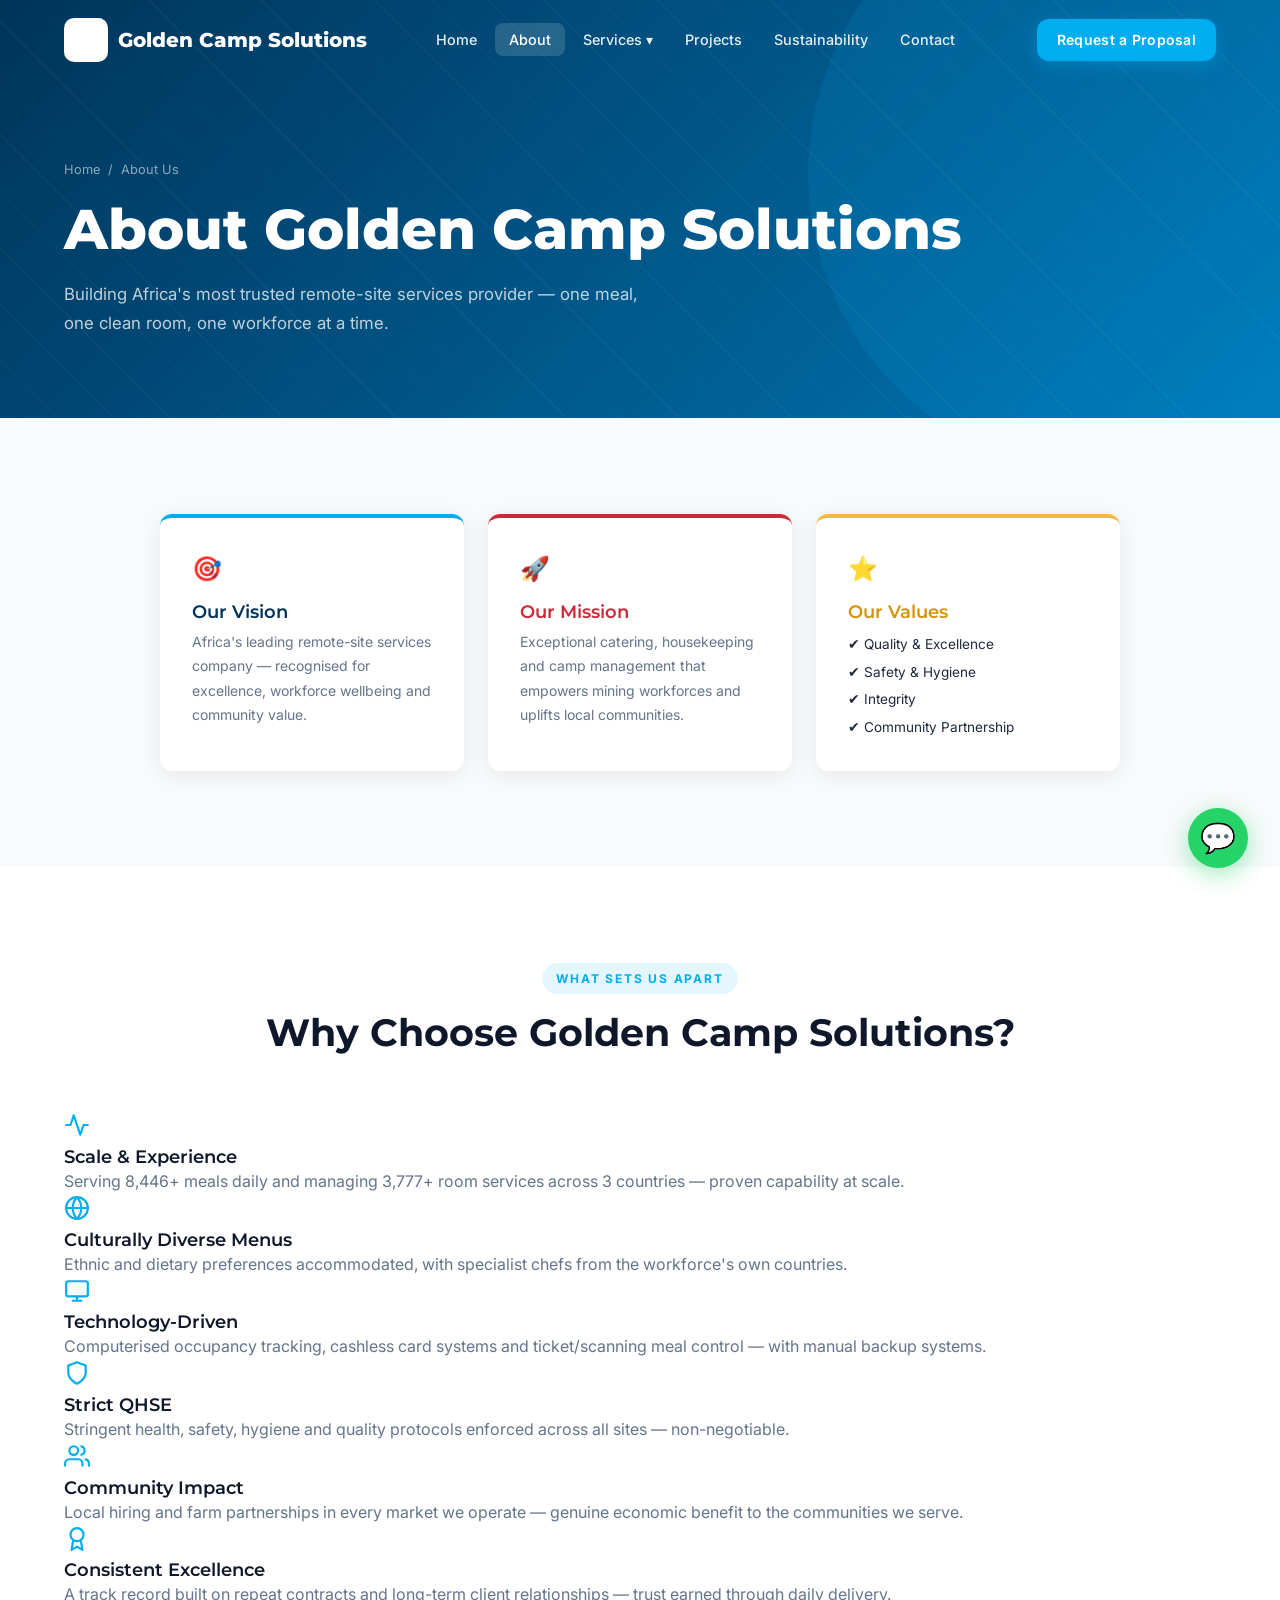
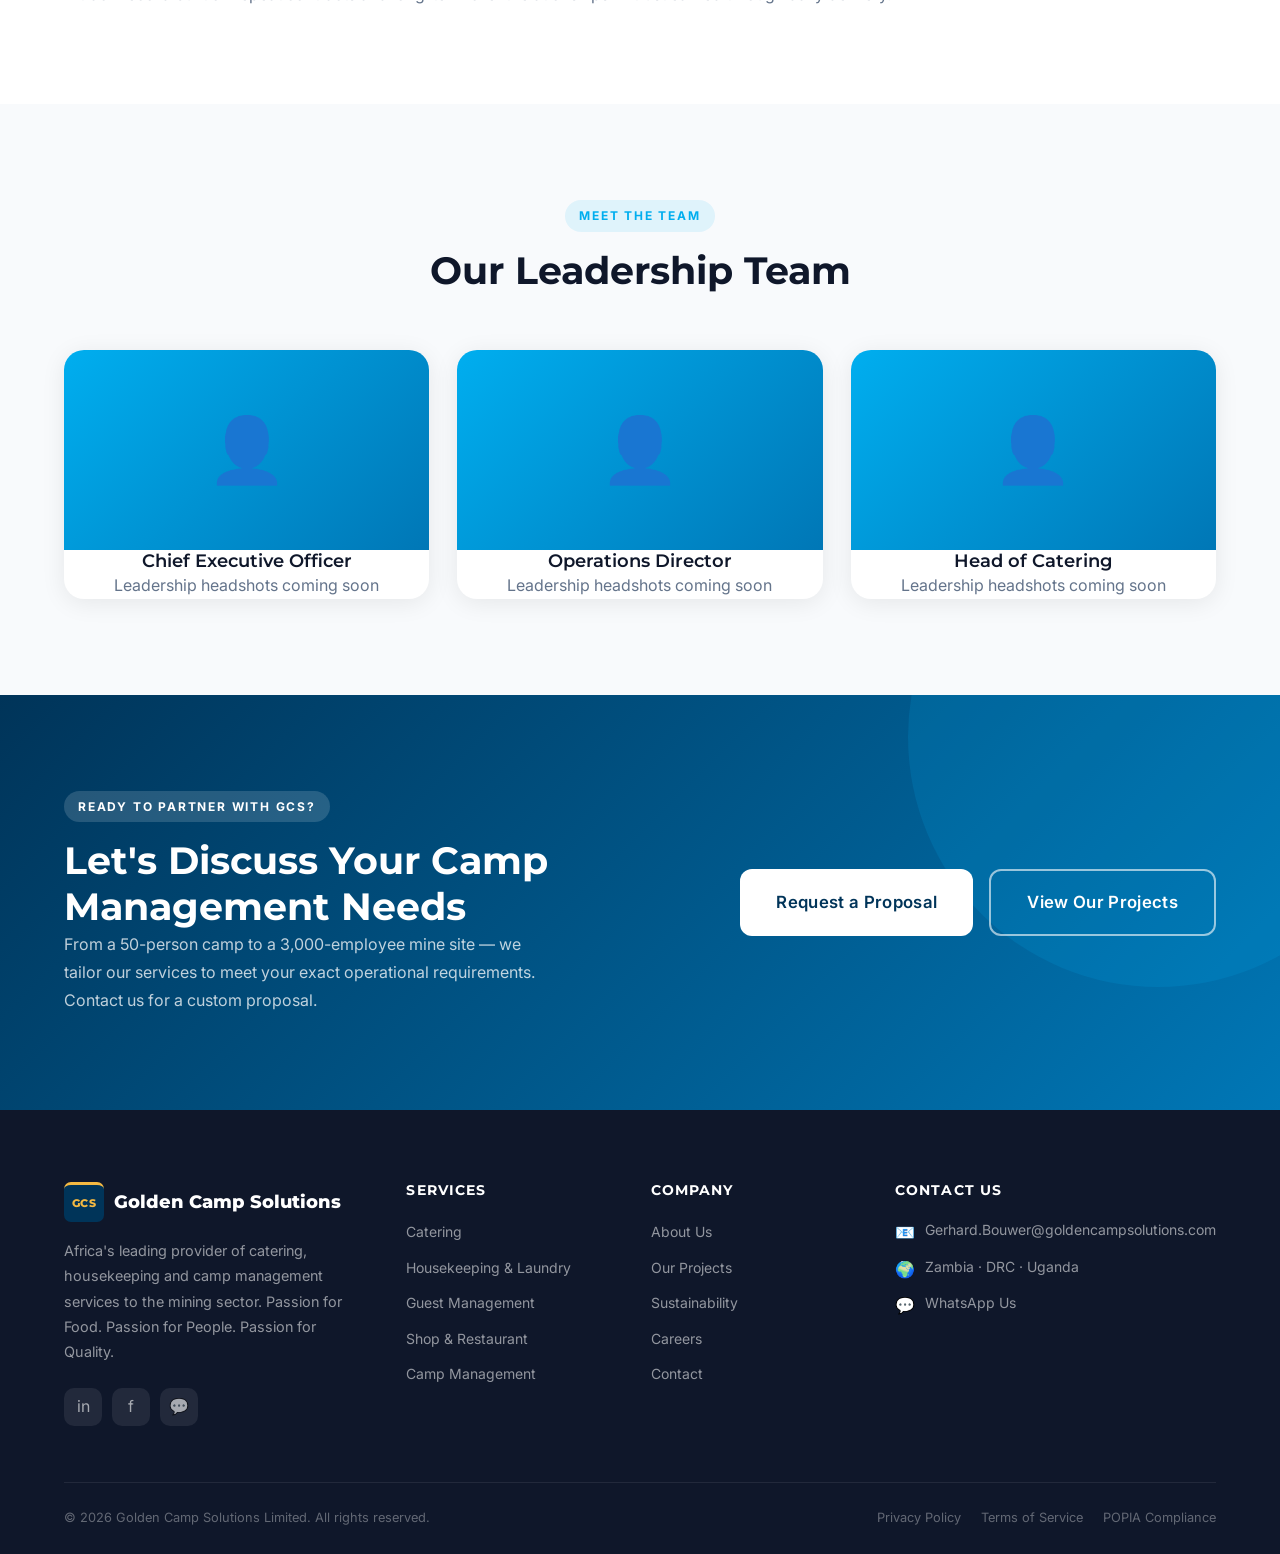
==== commit 8baaa79f: "Update about.html: remove Our Journey, shorten Vision/Mission/Values Replaced SVG logo with an image" ====
--- a/about.html
+++ b/about.html
@@ -19,24 +19,7 @@
     <!-- Logo -->
     <a href="index.html" class="navbar-logo">
       <div class="logo-icon">
-        <svg class="logo-svg" viewBox="0 0 40 40" fill="none" xmlns="http://www.w3.org/2000/svg">
-          <!-- Cup (red) -->
-          <ellipse cx="14" cy="22" rx="8" ry="3.5" fill="#CC2936"/>
-          <rect x="6" y="14" width="16" height="10" rx="2" fill="#CC2936"/>
-          <ellipse cx="14" cy="14" rx="8" ry="3" fill="#E84855"/>
-          <!-- Saucer line -->
-          <ellipse cx="14" cy="22.5" rx="10" ry="2" fill="#AA1D29"/>
-          <!-- Handle -->
-          <path d="M22 16 Q28 16 28 20 Q28 24 22 24" stroke="#AA1D29" stroke-width="2.5" fill="none" stroke-linecap="round"/>
-          <!-- Steam -->
-          <path d="M10 11 Q11 8 10 5" stroke="#CC2936" stroke-width="1.5" stroke-linecap="round" fill="none" opacity="0.5"/>
-          <path d="M14 11 Q15 8 14 5" stroke="#CC2936" stroke-width="1.5" stroke-linecap="round" fill="none" opacity="0.5"/>
-          <path d="M18 11 Q19 8 18 5" stroke="#CC2936" stroke-width="1.5" stroke-linecap="round" fill="none" opacity="0.5"/>
-          <!-- Tent (blue) -->
-          <polygon points="28,30 22,18 34,18" fill="#00AEEF"/>
-          <polygon points="28,30 22,18 28,18" fill="#0077B6"/>
-          <rect x="25" y="24" width="6" height="6" rx="1" fill="#005080"/>
-        </svg>
+        <img src="assets/gcs-logo.svg" alt="Golden Camp Solutions" class="logo-img"/>
       </div>
       <span>Golden Camp Solutions</span>
     </a>
@@ -48,11 +31,11 @@
       <li class="nav-dropdown">
         <a href="services.html" class="nav-link">Services ▾</a>
         <div class="nav-dropdown-menu">
-          <a href="services.html#catering">🍽️ Catering</a>
-          <a href="services.html#housekeeping">🧹 Housekeeping & Laundry</a>
-          <a href="services.html#guest">🏠 Guest Management</a>
-          <a href="services.html#shop">🛒 Shop & Restaurant</a>
-          <a href="services.html#camp">⛺ Camp Management</a>
+          <a href="services.html#catering">Catering</a>
+          <a href="services.html#housekeeping">Housekeeping &amp; Laundry</a>
+          <a href="services.html#guest">Guest Management</a>
+          <a href="services.html#shop">Shop &amp; Restaurant</a>
+          <a href="services.html#camp">Camp Management</a>
         </div>
       </li>
       <li><a href="projects.html" class="nav-link">Projects</a></li>
@@ -82,7 +65,7 @@
 </div>
 
 <!-- ═══ HERO ═══ -->
-<section class="hero-secondary">
+<section class="page-hero">
   <div class="hero-pattern"></div>
   <div class="container">
     <div class="breadcrumb fade-in">
@@ -94,85 +77,27 @@
 </section>
 
 <!-- ═══ VISION / MISSION / VALUES ═══ -->
-<section class="section">
-  <div class="container">
-    <div class="vision-mission-grid fade-in">
-      <!-- Vision Card -->
-      <div class="vmv-card vmv-vision">
-        <div class="vmv-icon">🎯</div>
-        <h3>Our Vision</h3>
-        <p>To be Africa's most trusted and respected provider of remote-site services — setting the benchmark for quality, safety and community impact across the mining sector.</p>
-      </div>
-
-      <!-- Mission Card -->
-      <div class="vmv-card vmv-mission">
-        <div class="vmv-icon">💼</div>
-        <h3>Our Mission</h3>
-        <p>To deliver exceptional catering, housekeeping, camp management and facility services that enhance the wellbeing and productivity of every workforce we serve.</p>
-      </div>
-
-      <!-- Values Card -->
-      <div class="vmv-card vmv-values">
-        <div class="vmv-icon">⭐</div>
-        <h3>Our Values</h3>
-        <ul class="values-list">
-          <li><strong>Customer Satisfaction</strong></li>
-          <li><strong>Quality Standards</strong></li>
-          <li><strong>Safety & Hygiene</strong></li>
-          <li><strong>Sustainable Practices</strong></li>
-          <li><strong>Community Partnership</strong></li>
-        </ul>
-      </div>
-    </div>
-  </div>
-</section>
-
-<!-- ═══ TIMELINE ═══ -->
 <section class="section bg-off">
   <div class="container">
-    <div class="section-header text-center fade-in">
-      <span class="section-label">Our Journey</span>
-      <h2>Milestones That Shaped Golden Camp Solutions</h2>
-    </div>
-
-    <div class="timeline fade-in">
-      <!-- 2018 -->
-      <div class="timeline-item">
-        <div class="timeline-dot"></div>
-        <div class="timeline-content">
-          <span class="timeline-year">2018</span>
-          <h4>Foundation</h4>
-          <p>Golden Camp Solutions established with first contract at Kibali Gold Mine, DRC, partnering with Barrick Gold. This marked the beginning of our mission to deliver world-class camp services to Africa's mining sector.</p>
-        </div>
-      </div>
-
-      <!-- 2019 -->
-      <div class="timeline-item">
-        <div class="timeline-dot"></div>
-        <div class="timeline-content">
-          <span class="timeline-year">2019</span>
-          <h4>DRC Growth</h4>
-          <p>Expanded operations at KGM to include housekeeping, laundry, shop, bar and restaurant services. This expansion demonstrated our capability to deliver integrated, full-service camp management solutions.</p>
-        </div>
-      </div>
-
-      <!-- 2021 -->
-      <div class="timeline-item">
-        <div class="timeline-dot"></div>
-        <div class="timeline-content">
-          <span class="timeline-year">2021</span>
-          <h4>Zambia Launch</h4>
-          <p>Secured major contract at Lumwana Mining Company — GCS's largest site to date, serving 3,980+ meals per day. This milestone represented significant growth and strategic presence in the Copperbelt Province.</p>
-        </div>
-      </div>
-
-      <!-- 2024 -->
-      <div class="timeline-item">
-        <div class="timeline-dot"></div>
-        <div class="timeline-content">
-          <span class="timeline-year">2024</span>
-          <h4>Uganda Expansion</h4>
-          <p>Extended operations into Uganda, marking our presence across three African nations. This expansion positions GCS as a truly continental player in remote-site services delivery.</p>
+    <div style="display:grid;grid-template-columns:repeat(3,1fr);gap:24px;max-width:960px;margin:0 auto;" class="fade-in">
+      <div style="background:var(--white);border-radius:var(--radius);padding:32px;box-shadow:var(--shadow);border-top:4px solid var(--blue);">
+        <div style="font-size:1.5rem;margin-bottom:12px;">🎯</div>
+        <h4 style="color:var(--blue-deep);margin-bottom:8px;">Our Vision</h4>
+        <p style="font-size:0.875rem;margin:0;">Africa's leading remote-site services company — recognised for excellence, workforce wellbeing and community value.</p>
+      </div>
+      <div style="background:var(--white);border-radius:var(--radius);padding:32px;box-shadow:var(--shadow);border-top:4px solid var(--red);">
+        <div style="font-size:1.5rem;margin-bottom:12px;">🚀</div>
+        <h4 style="color:var(--red);margin-bottom:8px;">Our Mission</h4>
+        <p style="font-size:0.875rem;margin:0;">Exceptional catering, housekeeping and camp management that empowers mining workforces and uplifts local communities.</p>
+      </div>
+      <div style="background:var(--white);border-radius:var(--radius);padding:32px;box-shadow:var(--shadow);border-top:4px solid var(--gold);">
+        <div style="font-size:1.5rem;margin-bottom:12px;">⭐</div>
+        <h4 style="color:var(--gold-dark);margin-bottom:12px;">Our Values</h4>
+        <div style="font-size:0.85rem;display:flex;flex-direction:column;gap:6px;">
+          <span>✔ Quality &amp; Excellence</span>
+          <span>✔ Safety &amp; Hygiene</span>
+          <span>✔ Integrity</span>
+          <span>✔ Community Partnership</span>
         </div>
       </div>
     </div>
@@ -189,39 +114,39 @@
 
     <div class="why-choose-grid">
       <div class="why-choose-card fade-in">
-        <div class="why-choose-icon">🏆</div>
-        <h4>Scale & Experience</h4>
-        <p>Serving 8,446+ meals daily and managing 3,777+ room services across 3 countries. Our operational scale demonstrates proven capability to deliver at the highest level.</p>
+        <div class="why-choose-icon"><svg width="26" height="26" viewBox="0 0 24 24" fill="none" stroke="#00AEEF" stroke-width="2" stroke-linecap="round" stroke-linejoin="round"><polyline points="22 12 18 12 15 21 9 3 6 12 2 12"/></svg></div>
+        <h4>Scale &amp; Experience</h4>
+        <p>Serving 8,446+ meals daily and managing 3,777+ room services across 3 countries — proven capability at scale.</p>
       </div>
 
       <div class="why-choose-card fade-in fade-in-delay-1">
-        <div class="why-choose-icon">🌍</div>
+        <div class="why-choose-icon"><svg width="26" height="26" viewBox="0 0 24 24" fill="none" stroke="#00AEEF" stroke-width="2" stroke-linecap="round" stroke-linejoin="round"><circle cx="12" cy="12" r="10"/><line x1="2" y1="12" x2="22" y2="12"/><path d="M12 2a15.3 15.3 0 014 10 15.3 15.3 0 01-4 10 15.3 15.3 0 01-4-10 15.3 15.3 0 014-10z"/></svg></div>
         <h4>Culturally Diverse Menus</h4>
-        <p>Ethnic and religious dietary preferences accommodated, with specialist chefs from your workforce's own countries. We celebrate diversity through food.</p>
+        <p>Ethnic and dietary preferences accommodated, with specialist chefs from the workforce's own countries.</p>
       </div>
 
       <div class="why-choose-card fade-in fade-in-delay-2">
-        <div class="why-choose-icon">⚡</div>
+        <div class="why-choose-icon"><svg width="26" height="26" viewBox="0 0 24 24" fill="none" stroke="#00AEEF" stroke-width="2" stroke-linecap="round" stroke-linejoin="round"><rect x="2" y="3" width="20" height="14" rx="2"/><path d="M8 21h8"/><path d="M12 17v4"/></svg></div>
         <h4>Technology-Driven</h4>
-        <p>Computerised occupancy tracking, cashless card systems, ticket/scanning meal control and manual backup systems. Innovation at every touchpoint.</p>
+        <p>Computerised occupancy tracking, cashless card systems and ticket/scanning meal control — with manual backup systems.</p>
       </div>
 
       <div class="why-choose-card fade-in fade-in-delay-3">
-        <div class="why-choose-icon">🛡️</div>
+        <div class="why-choose-icon"><svg width="26" height="26" viewBox="0 0 24 24" fill="none" stroke="#00AEEF" stroke-width="2" stroke-linecap="round" stroke-linejoin="round"><path d="M12 22s8-4 8-10V5l-8-3-8 3v7c0 6 8 10 8 10z"/></svg></div>
         <h4>Strict QHSE</h4>
-        <p>Stringent health, safety, hygiene and quality protocols across all sites — from ISO-compliant laundry to food safety standards. Your wellbeing is non-negotiable.</p>
+        <p>Stringent health, safety, hygiene and quality protocols enforced across all sites — non-negotiable.</p>
       </div>
 
       <div class="why-choose-card fade-in">
-        <div class="why-choose-icon">🤝</div>
+        <div class="why-choose-icon"><svg width="26" height="26" viewBox="0 0 24 24" fill="none" stroke="#00AEEF" stroke-width="2" stroke-linecap="round" stroke-linejoin="round"><path d="M17 21v-2a4 4 0 00-4-4H5a4 4 0 00-4 4v2"/><circle cx="9" cy="7" r="4"/><path d="M23 21v-2a4 4 0 00-3-3.87"/><path d="M16 3.13a4 4 0 010 7.75"/></svg></div>
         <h4>Community Impact</h4>
-        <p>We partner with local farmers and hire locally, channelling value back into the communities where we operate. Business with a conscience.</p>
+        <p>Local hiring and farm partnerships in every market we operate — genuine economic benefit to the communities we serve.</p>
       </div>
 
       <div class="why-choose-card fade-in fade-in-delay-1">
-        <div class="why-choose-icon">🥇</div>
-        <h4>Proven Partners</h4>
-        <p>Trusted by Barrick Gold Corporation — one of the world's largest gold producers — across multiple African sites. We earn trust through consistent excellence.</p>
+        <div class="why-choose-icon"><svg width="26" height="26" viewBox="0 0 24 24" fill="none" stroke="#00AEEF" stroke-width="2" stroke-linecap="round" stroke-linejoin="round"><circle cx="12" cy="8" r="6"/><path d="M15.477 12.89L17 22l-5-3-5 3 1.523-9.11"/></svg></div>
+        <h4>Consistent Excellence</h4>
+        <p>A track record built on repeat contracts and long-term client relationships — trust earned through daily delivery.</p>
       </div>
     </div>
   </div>
@@ -281,7 +206,7 @@
       <!-- Brand -->
       <div class="footer-brand">
         <div class="footer-logo">
-          <div class="footer-logo-icon">☕</div>
+          <div class="footer-logo-icon" style="background:#003459;border-radius:7px;padding:4px 8px;font-size:0.7rem;font-weight:800;color:#F4B942;letter-spacing:0.05em;border-top:3px solid #F4B942;">GCS</div>
           <span>Golden Camp Solutions</span>
         </div>
         <p>Africa's leading provider of catering, housekeeping and camp management services to the mining sector. Passion for Food. Passion for People. Passion for Quality.</p>
@@ -320,7 +245,7 @@
       <div class="footer-col">
         <h5>Contact Us</h5>
         <ul class="footer-contact">
-          <li><span>📧</span><a href="mailto:info@goldencampsolutions.com" style="color:rgba(255,255,255,0.55);">info@goldencampsolutions.com</a></li>
+          <li><span>📧</span><a href="mailto:Gerhard.Bouwer@goldencampsolutions.com" style="color:rgba(255,255,255,0.55);">Gerhard.Bouwer@goldencampsolutions.com</a></li>
           <li><span>🌍</span>Zambia · DRC · Uganda</li>
           <li><span>💬</span><a href="https://wa.me/260000000000" style="color:rgba(255,255,255,0.55);">WhatsApp Us</a></li>
         </ul>
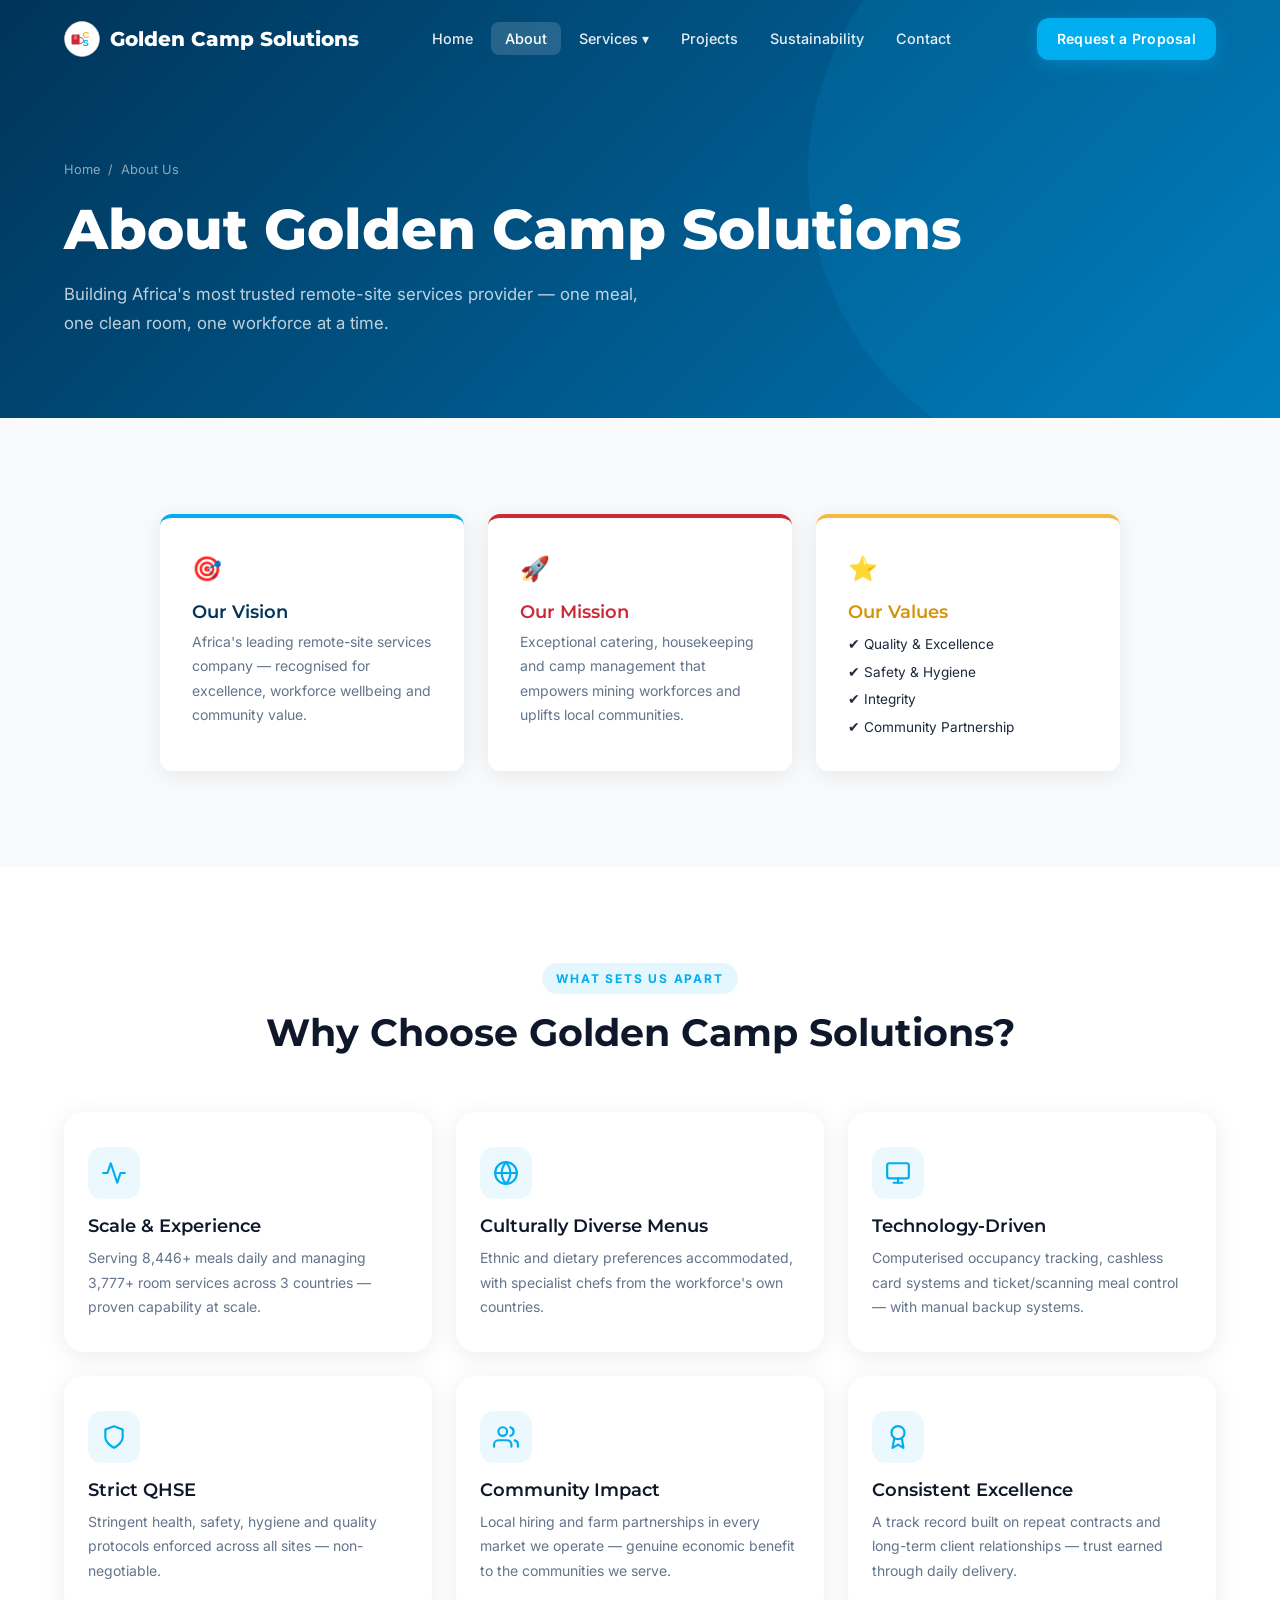
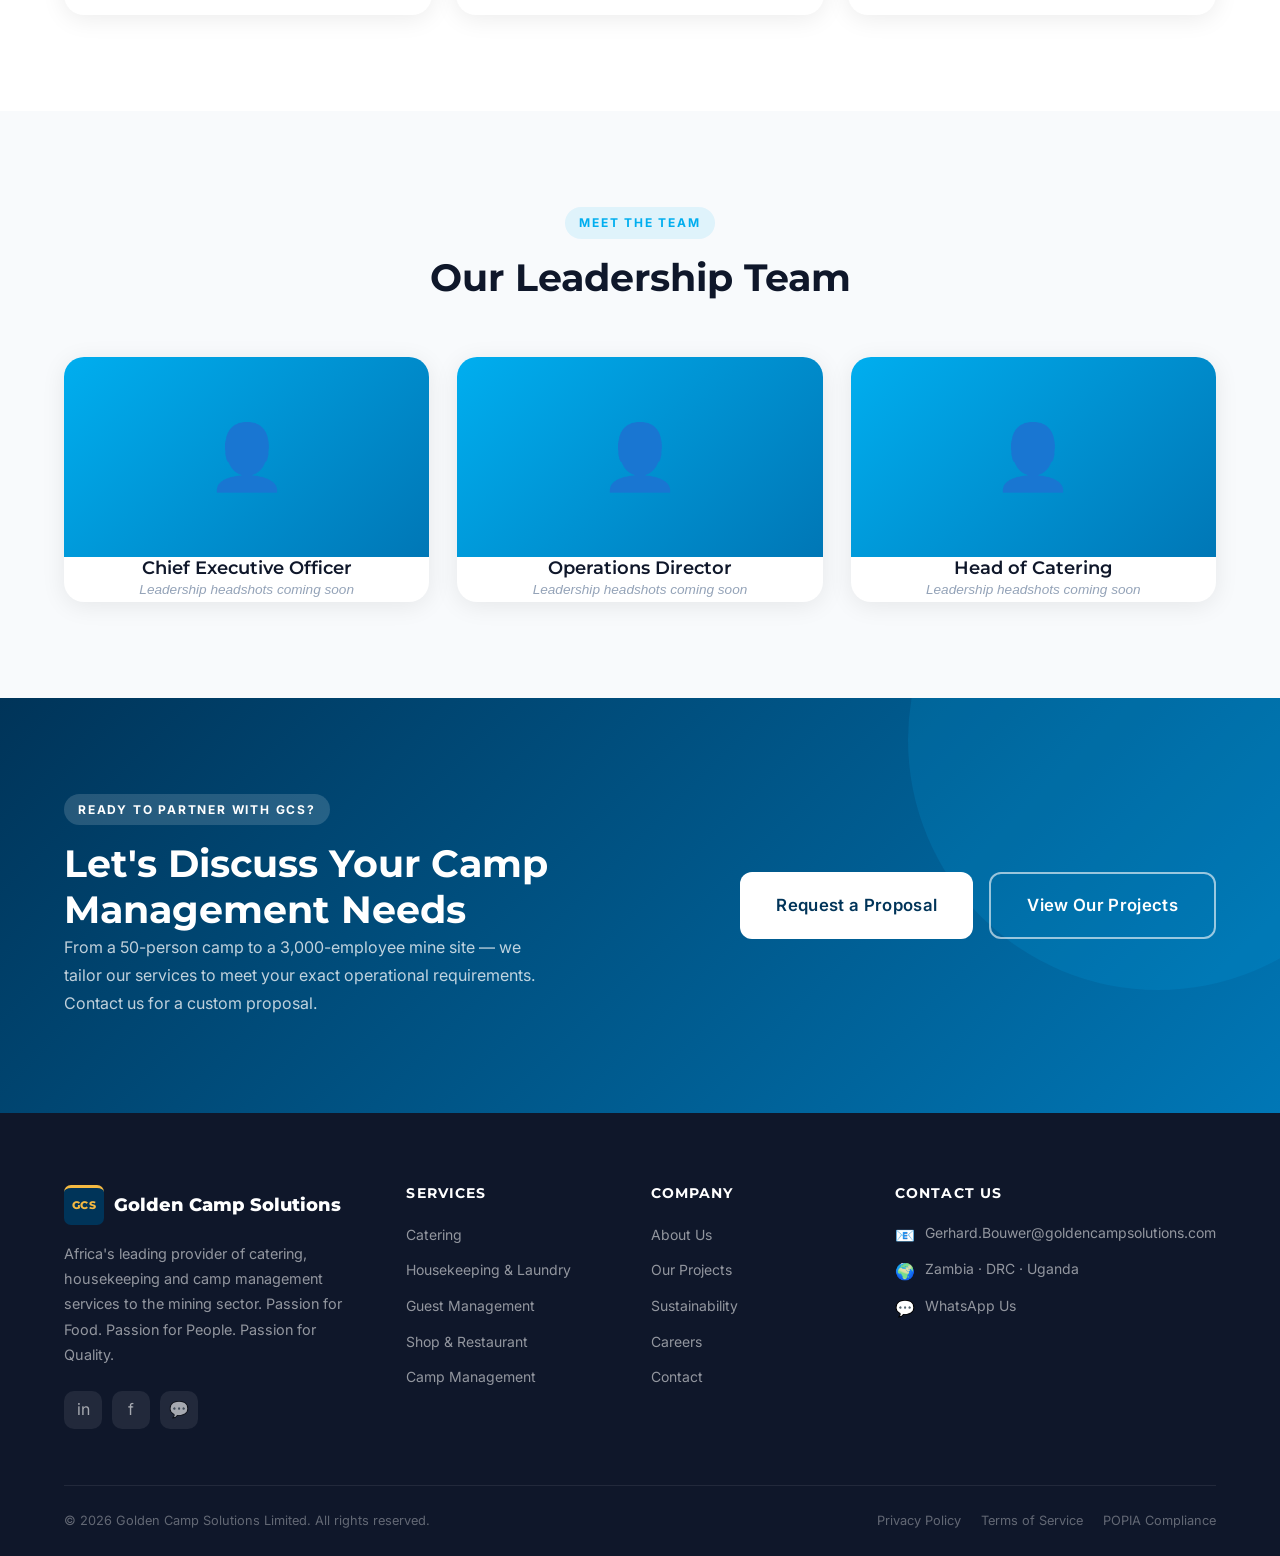
==== commit 9f38fd97: "Remove WhatsApp chat widget from about page" ====
--- a/about.html
+++ b/about.html
@@ -263,12 +263,6 @@
   </div>
 </footer>
 
-<!-- WhatsApp Float -->
-<a href="https://wa.me/260000000000" class="whatsapp-float" target="_blank" title="Chat on WhatsApp">
-  💬
-  <div class="tooltip">Chat with us on WhatsApp</div>
-</a>
-
 <script src="js/main.js"></script>
 </body>
 </html>
--- a/css/styles.css
+++ b/css/styles.css
@@ -4,6 +4,9 @@
    ============================================================ */
 
 @import url('https://fonts.googleapis.com/css2?family=Inter:wght@300;400;500;600;700;800&family=Montserrat:wght@600;700;800&display=swap');
+
+/* Offset anchor links for fixed navbar */
+html { scroll-padding-top: 90px; }
 
 /* ─── CSS VARIABLES ─── */
 :root {
@@ -192,14 +195,12 @@
 }
 .navbar.scrolled .navbar-logo { color: var(--blue-deep); }
 .logo-icon {
-  width: 44px; height: 44px;
-  background: var(--white);
-  border-radius: 10px;
-  display: flex; align-items: center; justify-content: center;
-  overflow: hidden;
+  height: 38px;
+  display: flex; align-items: center;
   flex-shrink: 0;
 }
-.logo-svg { width: 38px; height: 38px; }
+.logo-svg { height: 38px; width: auto; }
+.logo-img  { height: 36px; width: auto; }
 
 .navbar-nav {
   display: flex;
@@ -239,7 +240,7 @@
   min-width: 200px;
   opacity: 0;
   visibility: hidden;
-  transition: all var(--transition);
+  transition: all var(---transition);
   pointer-events: none;
 }
 .nav-dropdown:hover .nav-dropdown-menu {
@@ -251,7 +252,7 @@
   display: block;
   padding: 10px 14px;
   font-size: 0.875rem;
-  color: var(--gray-700);
+  color: var(--gray-800);
   border-radius: 8px;
   transition: all var(--transition);
 }
@@ -326,8 +327,7 @@
   background-image: repeating-linear-gradient(
     45deg,
     #fff 0px, #fff 1px,
-    transparent 1px, transparent 40px
-  );
+    transparent 1px, transparent 40px*   );
 }
 .hero-content {
   position: relative;
@@ -336,9 +336,8 @@
   margin: 0 auto;
   padding: 120px 24px 80px;
   display: grid;
-  grid-template-columns: 1fr 1fr;
-  gap: 64px;
-  align-items: center;
+  grid-template-columns: 1fr;
+  max-width: 780px;
 }
 .hero-tag {
   display: inline-flex;
@@ -459,7 +458,7 @@
   color: rgba(255,255,255,0.6);
 }
 
-/* Africa SVG Map */
+/* Africa SVG [ap */
 .africa-svg-wrap {
   width: 100%;
   max-width: 300px;
@@ -469,28 +468,7 @@
 .africa-svg-wrap svg { width: 100%; height: auto; }
 
 /* ─── STATS BAR ─── */
-.stats-bar {
-  background: var(--blue-deep);
-  padding: 48px 0;
-}
-.stats-grid {
-  display: grid;
-  grid-template-columns: repeat(4, 1fr);
-  gap: 0;
-}
-.stat-item {
-  text-align: center;
-  padding: 24px;
-  border-right: 1px solid rgba(255,255,255,0.1);
-}
-.stat-item:last-child { border-right: none; }
-.stat-num {
-  font-family: 'Montserrat', sans-serif;
-  font-size: 2.5rem;
-  font-weight: 800;
-  color: var(--white);
-  line-height: 1;
-  display: block;
+.;
 }
 .stat-num .suffix { color: var(--gold); }
 .stat-label {
@@ -534,19 +512,19 @@
 .service-card:hover { transform: translateY(-6px); box-shadow: var(--shadow-lg); }
 .service-card:hover::before { transform: scaleX(1); }
 
-.service-icon {
-  width: 64px; height: 64px;
-  border-radius: 16px;
+.age-icon {
+  width: 60px; height: 60px;
+  border-radius: 14px;
   display: flex; align-items: center; justify-content: center;
-  font-size: 1.8rem;
   margin-bottom: 20px;
-}
-.service-icon.blue   { background: rgba(0,174,239,0.1); }
-.service-icon.red    { background: rgba(204,41,54,0.1); }
-.service-icon.gold   { background: rgba(244,185,66,0.12); }
-.service-icon.green  { background: rgba(34,197,94,0.1); }
-.service-icon.purple { background: rgba(139,92,246,0.1); }
-.service-icon.teal   { background: rgba(20,184,166,0.1); }
+  flex-shrink: 0;
+}
+.service-icon.blue    { background: rgba(0,174,239,0.1);    color: var(--blue); }
+.service-icon.red    { background: rgba(204,41,54,0.1);    color: var(--red); }
+.service-icon.gold   { background: rgba(244,185,66,0.12);  color: var(--gold-dark); }
+.service-icon.green  { background: rgba(34,197,94,0.1);    color: #16a34a; }
+.service-icon.purple { background: rgba(139,92,246,0.1);   color: #7c3aed; }
+.service-icon.teal   { background: rgba(20,184,166,0.1);   color: #0d9488; }
 
 .service-card h3 { margin-bottom: 12px; font-size: 1.15rem; }
 .service-card p  { font-size: 0.9rem; color: var(--gray-600); }
@@ -568,9 +546,8 @@
 }
 .ops-grid {
   display: grid;
-  grid-template-columns: 1fr 1fr;
-  gap: 64px;
-  align-items: center;
+  grid-template-columns: 1fr;
+  max-width: 780px;
 }
 .ops-map {
   position: relative;
@@ -728,6 +705,8 @@
 .about-hero h1 { color: var(--white); }
 .about-hero p { color: rgba(255,255,255,0.75); font-size: 1.1rem; max-width: 600px; }
 
+; font-size: 1.1rem; max-width: 600px; }
+
 .vision-grid {
   display: grid;
   grid-template-columns: repeat(3, 1fr);
@@ -743,7 +722,13 @@
 }
 .vision-card.red   { border-top-color: var(--red); }
 .vision-card.gold  { border-top-color: var(--gold); }
-.vision-icon { font-size: 2.5rem; margin-bottom: 16px; }
+.vision-icon {
+  display: flex; align-items: center; justify-content: center;
+  width: 56px; height: 56px;
+  border-radius: 14px;
+  background: var(--off-white);
+  margin: 0 auto 16px;
+}
 .vision-card h3 { margin-bottom: 12px; }
 
 /* Timeline */
@@ -818,6 +803,43 @@
 }
 .team-info p { font-size: 0.875rem; margin: 0; }
 
+/* ─── WHY CHOOSE GRID (About page) ─── */
+.why-choose-grid {
+  display: grid;
+  grid-template-columns: repeat(3, 1fr);
+  gap: 24px;
+}
+.why-choose-card {
+  background: var(--white);
+  border-radius: var(--radius-lg);
+  padding: 32px 24px;
+  box-shadow: var(--shadow);
+  transition: all var(--transition);
+  border-top: 3px solid transparent;
+}
+.why-choose-card:hover {
+  transform: translateY(-4px);
+  box-shadow: var(--shadow-lg);
+  border-top-color: var(--blue);
+}
+.why-choose-icon {
+  display: flex; align-items: center; justify-content: center;
+  width: 52px; height: 52px;
+  background: rgba(0,174,239,0.08);
+  border-radius: 14px;
+  margin-bottom: 16px;
+}
+.why-choose-card h4 { margin-bottom: 10px; }
+.why-choose-card p  { font-size: 0.875rem; margin: 0; }
+
+/* values list */
+.values-list { list-style: none; padding: 0; margin: 0; }
+.values-list li { padding: 8px 0; border-bottom: 1px solid var(--gray-200); font-size: 0.9rem; color: var(--gray-600); }
+.values-list li:last-child { border-bottom: none; }
+
+/* placeholder text */
+.placeholder-text { color: var(--gray-400); font-style: italic; font-size: 0.85rem; }
+
 /* ─── SERVICES DETAIL PAGE ─── */
 .service-hero {
   background: linear-gradient(135deg, var(--blue-deep) 0%, #014F7A 100%);
@@ -869,9 +891,8 @@
 .service-detail:last-child { border-bottom: none; }
 .service-detail-grid {
   display: grid;
-  grid-template-columns: 1fr 1fr;
-  gap: 64px;
-  align-items: center;
+  grid-template-columns: 1fr;
+  max-width: 780px;
 }
 .service-detail-grid.reverse { direction: rtl; }
 .service-detail-grid.reverse > * { direction: ltr; }
@@ -908,7 +929,7 @@
   font-size: 0.75rem;
   margin-top: 1px;
 }
-.feature-item p { font-size: 0.9rem; margin: 0; color: var(--gray-700); }
+.feature-item p { font-size: 0.9rem; margin: 0; color: var(--gray-800); }
 
 /* ─── PROJECTS PAGE ─── */
 .project-hero {
@@ -1009,7 +1030,13 @@
 .pillar-card.env   { background: linear-gradient(135deg, #1B4332, #2D6A4F); }
 .pillar-card.soc   { background: linear-gradient(135deg, var(--blue-deep), var(--blue-dark)); }
 .pillar-card.gov   { background: linear-gradient(135deg, #7C3AED, #5B21B6); }
-.pillar-icon { font-size: 3rem; margin-bottom: 20px; }
+.pillar-icon {
+  display: flex; align-items: center; justify-content: center;
+  width: 64px; height: 64px;
+  background: rgba(255,255,255,0.15);
+  border-radius: 16px;
+  margin: 0 auto 20px;
+}
 .pillar-card h3 { color: var(--white); margin-bottom: 12px; }
 .pillar-card p { color: rgba(255,255,255,0.8); font-size: 0.9rem; }
 
@@ -1023,7 +1050,7 @@
   padding: 32px 20px;
   background: var(--white);
   border-radius: var(--radius);
-  box-shadow: var(--shadow);
+  box-shadow: var(-shadow);
 }
 .impact-card .num {
   font-family: 'Montserrat', sans-serif;
@@ -1063,7 +1090,7 @@
   display: block;
   font-size: 0.875rem;
   font-weight: 600;
-  color: var(--gray-700);
+  color: var(--gray-800);
   margin-bottom: 8px;
 }
 input, select, textarea {
@@ -1124,7 +1151,7 @@
   font-weight: 600;
 }
 .whatsapp-btn:hover {
-  background: #1DA851;
+  background: #1DA851,
   transform: translateY(-3px);
   box-shadow: 0 8px 28px rgba(37,211,102,0.4);
 }
@@ -1133,7 +1160,7 @@
 .whatsapp-btn .text p { color: rgba(255,255,255,0.85); font-size: 0.825rem; margin: 0; }
 
 /* Floating WhatsApp */
-.whatsapp-float {
+.rhatsapp-float {
   position: fixed;
   bottom: 32px;
   right: 32px;
@@ -1150,6 +1177,21 @@
 .whatsapp-float:hover { transform: scale(1.1); box-shadow: 0 10px 32px rgba(37,211,102,0.55); }
 .whatsapp-float .tooltip {
   position: absolute;
+  bottom: 70px;
+  right: 70px;
+  background: var(--dark);
+  color: var(--white);
+  padding: 8px 14px;
+  border-radius: 8px;
+  font-size: 0.8rem;
+  white-space: nowrap;
+  opacity: 0;
+  transition: opacity var(--transition);
+  pointer-events: none;
+}
+.whatsapp-float:hover .tooltip { opacity: 1; }
+
+te;
   right: 70px;
   background: var(--dark);
   color: var(--white);
@@ -1282,6 +1324,14 @@
 .page-hero h1 { color: var(--white); margin-bottom: 16px; }
 .page-hero p { color: rgba(255,255,255,0.75); font-size: 1.05rem; max-width: 600px; }
 
+
+/* hero-secondary is an alias for page-hero */
+.hero-secondary { background: linear-gradient(135deg, var(--blue-deep) 0%, var(--blue-dark) 100%); padding: 160px 0 80px; position: relative; overflow: hidden; }
+.hero-secondary::before { content: ''; position: absolute; top: -30%; right: -10%; width: 600px; height: 600px; border-radius: 50%; background: rgba(0,174,239,0.12); }
+.hero-secondary .breadcrumb { display:flex; align-items:center; gap:8px; font-size:0.8rem; color:rgba(255,255,255,0.55); margin-bottom:16px; }
+.hero-secondary .breadcrumb a { color:rgba(255,255,255,0.55); }
+.hero-secondary h1 { color:var(--white); margin-bottom:16px; }
+.hero-secondary p { color:rgba(255,255,255,0.75); font-size:1.05rem; max-width:600px; }
 /* ─── ANIMATIONS ─── */
 .fade-in {
   opacity: 0;
@@ -1326,7 +1376,7 @@
   .form-row { grid-template-columns: 1fr; }
   .footer-grid { grid-template-columns: 1fr; }
   .footer-bottom { flex-direction: column; gap: 12px; text-align: center; }
-  .vision-grid { grid-template-columns: 1fr; }
+  /vision-grid { grid-template-columns: 1fr; }
   .hero-stats { grid-template-columns: 1fr 1fr; }
   .section { padding: 64px 0; }
   .stats-grid { grid-template-columns: 1fr 1fr; }
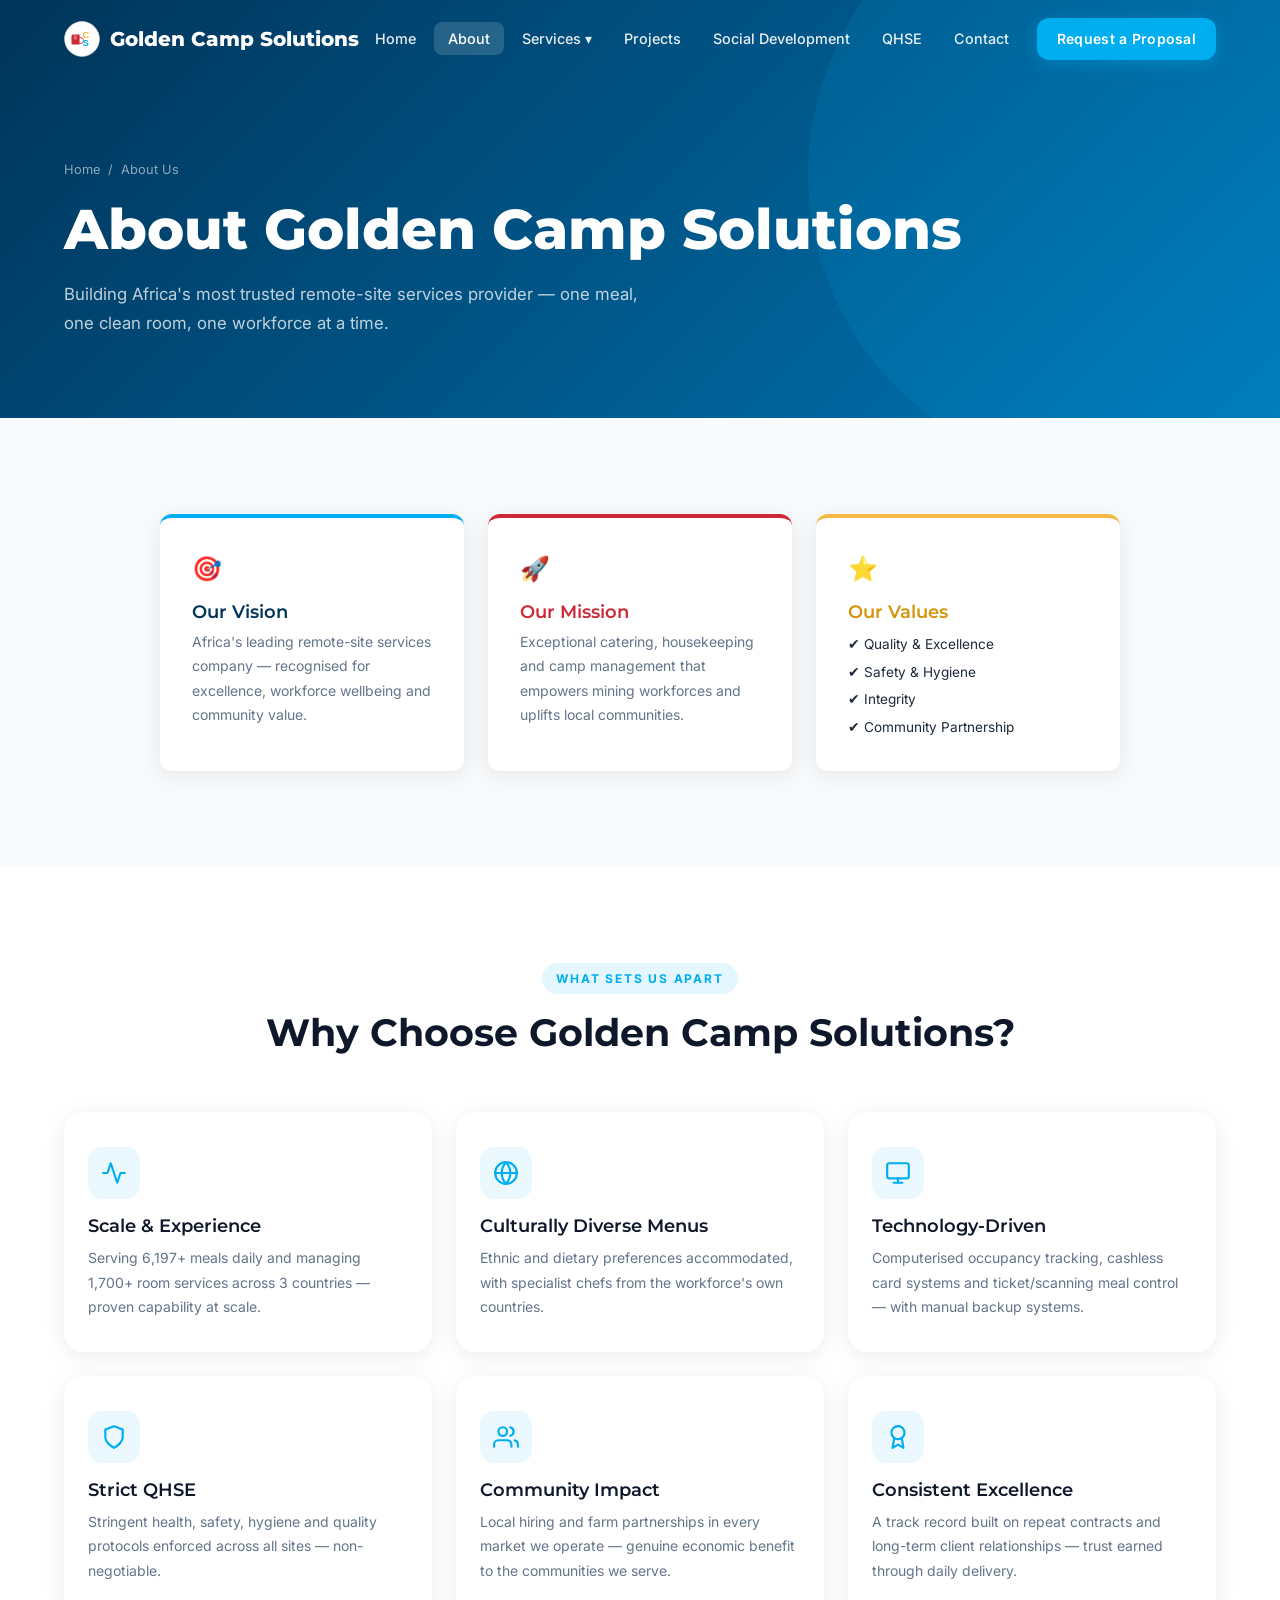
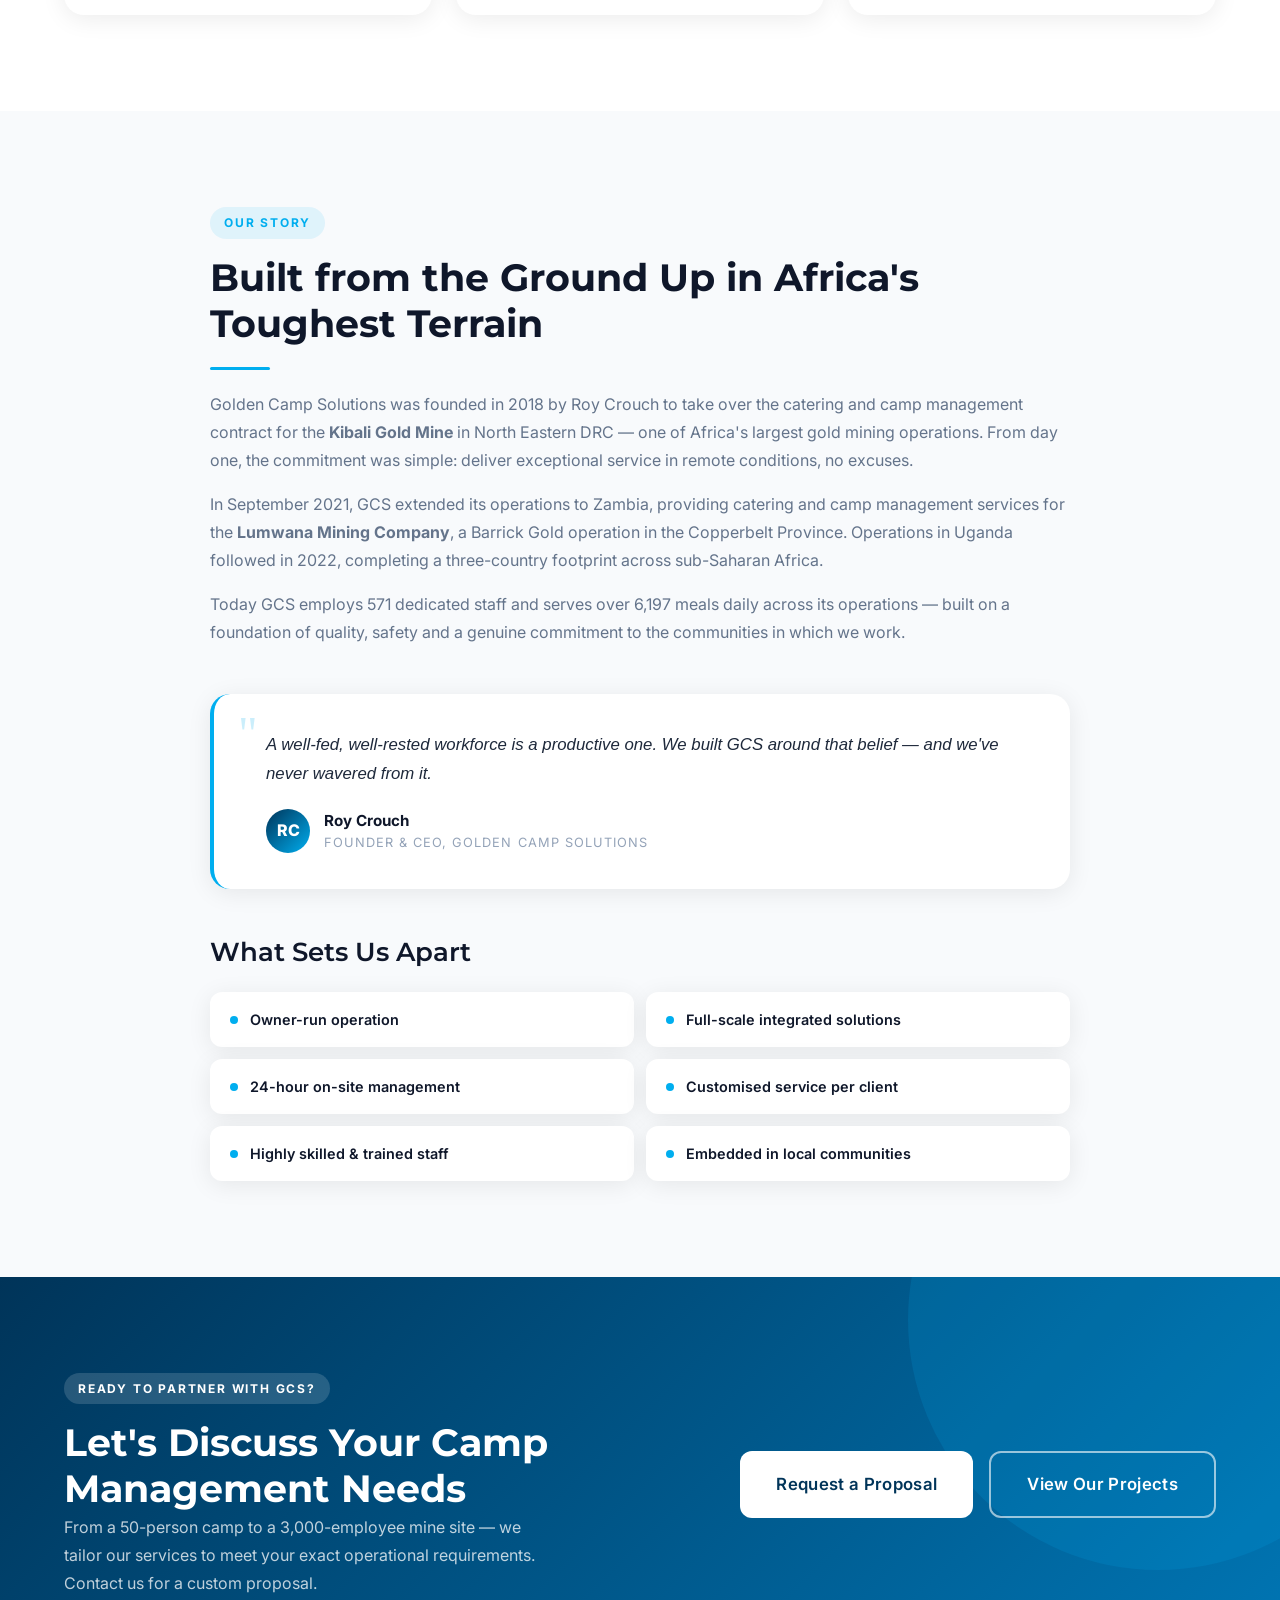
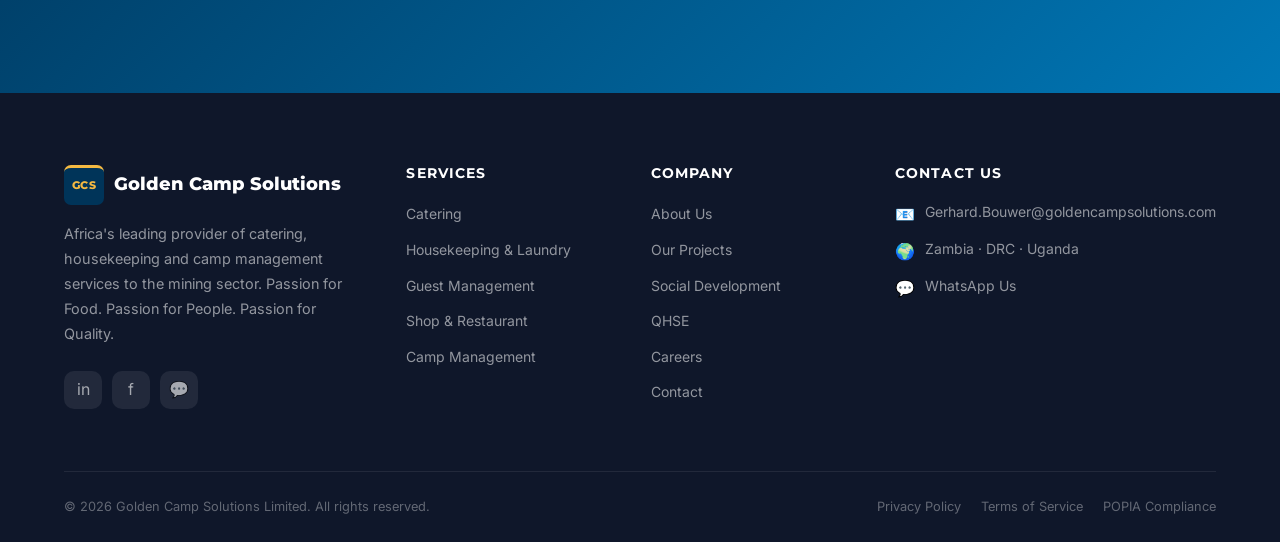
==== commit ba964dac: "Align rebuild with live site: fix stats, nav, content across all pages - Fix all stats to real figur" ====
--- a/about.html
+++ b/about.html
@@ -39,7 +39,8 @@
         </div>
       </li>
       <li><a href="projects.html" class="nav-link">Projects</a></li>
-      <li><a href="sustainability.html" class="nav-link">Sustainability</a></li>
+      <li><a href="sustainability.html" class="nav-link">Social Development</a></li>
+      <li><a href="qhse.html" class="nav-link">QHSE</a></li>
       <li><a href="contact.html" class="nav-link">Contact</a></li>
     </ul>
     <div class="navbar-cta">
@@ -59,7 +60,8 @@
   <a href="about.html">About Us</a>
   <a href="services.html">Services</a>
   <a href="projects.html">Projects</a>
-  <a href="sustainability.html">Sustainability</a>
+  <a href="sustainability.html">Social Development</a>
+  <a href="qhse.html">QHSE</a>
   <a href="contact.html">Contact</a>
   <a href="contact.html" class="btn btn-primary" style="margin-top:20px;justify-content:center;">Request a Proposal</a>
 </div>
@@ -116,7 +118,7 @@
       <div class="why-choose-card fade-in">
         <div class="why-choose-icon"><svg width="26" height="26" viewBox="0 0 24 24" fill="none" stroke="#00AEEF" stroke-width="2" stroke-linecap="round" stroke-linejoin="round"><polyline points="22 12 18 12 15 21 9 3 6 12 2 12"/></svg></div>
         <h4>Scale &amp; Experience</h4>
-        <p>Serving 8,446+ meals daily and managing 3,777+ room services across 3 countries — proven capability at scale.</p>
+        <p>Serving 6,197+ meals daily and managing 1,700+ room services across 3 countries — proven capability at scale.</p>
       </div>
 
       <div class="why-choose-card fade-in fade-in-delay-1">
@@ -152,31 +154,61 @@
   </div>
 </section>
 
-<!-- ═══ LEADERSHIP TEAM ═══ -->
+<!-- ═══ OUR STORY ═══ -->
 <section class="section bg-off">
   <div class="container">
-    <div class="section-header text-center fade-in">
-      <span class="section-label">Meet the Team</span>
-      <h2>Our Leadership Team</h2>
-    </div>
-
-    <div class="team-grid">
-      <div class="team-card fade-in">
-        <div class="team-avatar">👤</div>
-        <h4>Chief Executive Officer</h4>
-        <p class="placeholder-text">Leadership headshots coming soon</p>
-      </div>
-
-      <div class="team-card fade-in fade-in-delay-1">
-        <div class="team-avatar">👤</div>
-        <h4>Operations Director</h4>
-        <p class="placeholder-text">Leadership headshots coming soon</p>
-      </div>
-
-      <div class="team-card fade-in fade-in-delay-2">
-        <div class="team-avatar">👤</div>
-        <h4>Head of Catering</h4>
-        <p class="placeholder-text">Leadership headshots coming soon</p>
+    <div style="max-width:860px;margin:0 auto;">
+      <div class="fade-in">
+        <span class="section-label">Our Story</span>
+        <h2>Built from the Ground Up in Africa's Toughest Terrain</h2>
+        <div class="divider" style="width:60px;height:3px;background:var(--blue);margin:20px 0;border-radius:2px;"></div>
+        <p>Golden Camp Solutions was founded in 2018 by Roy Crouch to take over the catering and camp management contract for the <strong>Kibali Gold Mine</strong> in North Eastern DRC — one of Africa's largest gold mining operations. From day one, the commitment was simple: deliver exceptional service in remote conditions, no excuses.</p>
+        <p style="margin-top:16px;">In September 2021, GCS extended its operations to Zambia, providing catering and camp management services for the <strong>Lumwana Mining Company</strong>, a Barrick Gold operation in the Copperbelt Province. Operations in Uganda followed in 2022, completing a three-country footprint across sub-Saharan Africa.</p>
+        <p style="margin-top:16px;">Today GCS employs 571 dedicated staff and serves over 6,197 meals daily across its operations — built on a foundation of quality, safety and a genuine commitment to the communities in which we work.</p>
+      </div>
+
+      <!-- Founder quote -->
+      <div style="margin-top:48px;background:var(--white);border-radius:var(--radius-lg);padding:36px 40px;box-shadow:var(--shadow);border-left:4px solid var(--blue);position:relative;" class="fade-in">
+        <div style="font-size:3rem;color:var(--blue);opacity:0.2;position:absolute;top:16px;left:24px;font-family:Georgia,serif;line-height:1;">"</div>
+        <p style="font-size:1.05rem;line-height:1.75;color:var(--gray-800);font-style:italic;margin:0 0 20px;padding-left:12px;">A well-fed, well-rested workforce is a productive one. We built GCS around that belief — and we've never wavered from it.</p>
+        <div style="display:flex;align-items:center;gap:14px;padding-left:12px;">
+          <div style="width:44px;height:44px;border-radius:50%;background:linear-gradient(135deg,var(--blue-deep),var(--blue));display:flex;align-items:center;justify-content:center;color:white;font-weight:800;font-size:1rem;">RC</div>
+          <div>
+            <div style="font-weight:700;color:var(--dark);font-size:0.95rem;">Roy Crouch</div>
+            <div style="font-size:0.8rem;color:var(--gray-400);text-transform:uppercase;letter-spacing:0.08em;">Founder &amp; CEO, Golden Camp Solutions</div>
+          </div>
+        </div>
+      </div>
+
+      <!-- What sets us apart — from live site -->
+      <div style="margin-top:48px;" class="fade-in">
+        <h3 style="margin-bottom:24px;">What Sets Us Apart</h3>
+        <div style="display:grid;grid-template-columns:repeat(2,1fr);gap:12px;">
+          <div style="display:flex;align-items:center;gap:12px;background:var(--white);border-radius:var(--radius);padding:16px 20px;box-shadow:var(--shadow);">
+            <div style="width:8px;height:8px;border-radius:50%;background:var(--blue);flex-shrink:0;"></div>
+            <span style="font-size:0.9rem;font-weight:600;color:var(--dark);">Owner-run operation</span>
+          </div>
+          <div style="display:flex;align-items:center;gap:12px;background:var(--white);border-radius:var(--radius);padding:16px 20px;box-shadow:var(--shadow);">
+            <div style="width:8px;height:8px;border-radius:50%;background:var(--blue);flex-shrink:0;"></div>
+            <span style="font-size:0.9rem;font-weight:600;color:var(--dark);">Full-scale integrated solutions</span>
+          </div>
+          <div style="display:flex;align-items:center;gap:12px;background:var(--white);border-radius:var(--radius);padding:16px 20px;box-shadow:var(--shadow);">
+            <div style="width:8px;height:8px;border-radius:50%;background:var(--blue);flex-shrink:0;"></div>
+            <span style="font-size:0.9rem;font-weight:600;color:var(--dark);">24-hour on-site management</span>
+          </div>
+          <div style="display:flex;align-items:center;gap:12px;background:var(--white);border-radius:var(--radius);padding:16px 20px;box-shadow:var(--shadow);">
+            <div style="width:8px;height:8px;border-radius:50%;background:var(--blue);flex-shrink:0;"></div>
+            <span style="font-size:0.9rem;font-weight:600;color:var(--dark);">Customised service per client</span>
+          </div>
+          <div style="display:flex;align-items:center;gap:12px;background:var(--white);border-radius:var(--radius);padding:16px 20px;box-shadow:var(--shadow);">
+            <div style="width:8px;height:8px;border-radius:50%;background:var(--blue);flex-shrink:0;"></div>
+            <span style="font-size:0.9rem;font-weight:600;color:var(--dark);">Highly skilled &amp; trained staff</span>
+          </div>
+          <div style="display:flex;align-items:center;gap:12px;background:var(--white);border-radius:var(--radius);padding:16px 20px;box-shadow:var(--shadow);">
+            <div style="width:8px;height:8px;border-radius:50%;background:var(--blue);flex-shrink:0;"></div>
+            <span style="font-size:0.9rem;font-weight:600;color:var(--dark);">Embedded in local communities</span>
+          </div>
+        </div>
       </div>
     </div>
   </div>
@@ -235,7 +267,8 @@
         <ul>
           <li><a href="about.html">About Us</a></li>
           <li><a href="projects.html">Our Projects</a></li>
-          <li><a href="sustainability.html">Sustainability</a></li>
+          <li><a href="sustainability.html">Social Development</a></li>
+          <li><a href="qhse.html">QHSE</a></li>
           <li><a href="contact.html">Careers</a></li>
           <li><a href="contact.html">Contact</a></li>
         </ul>
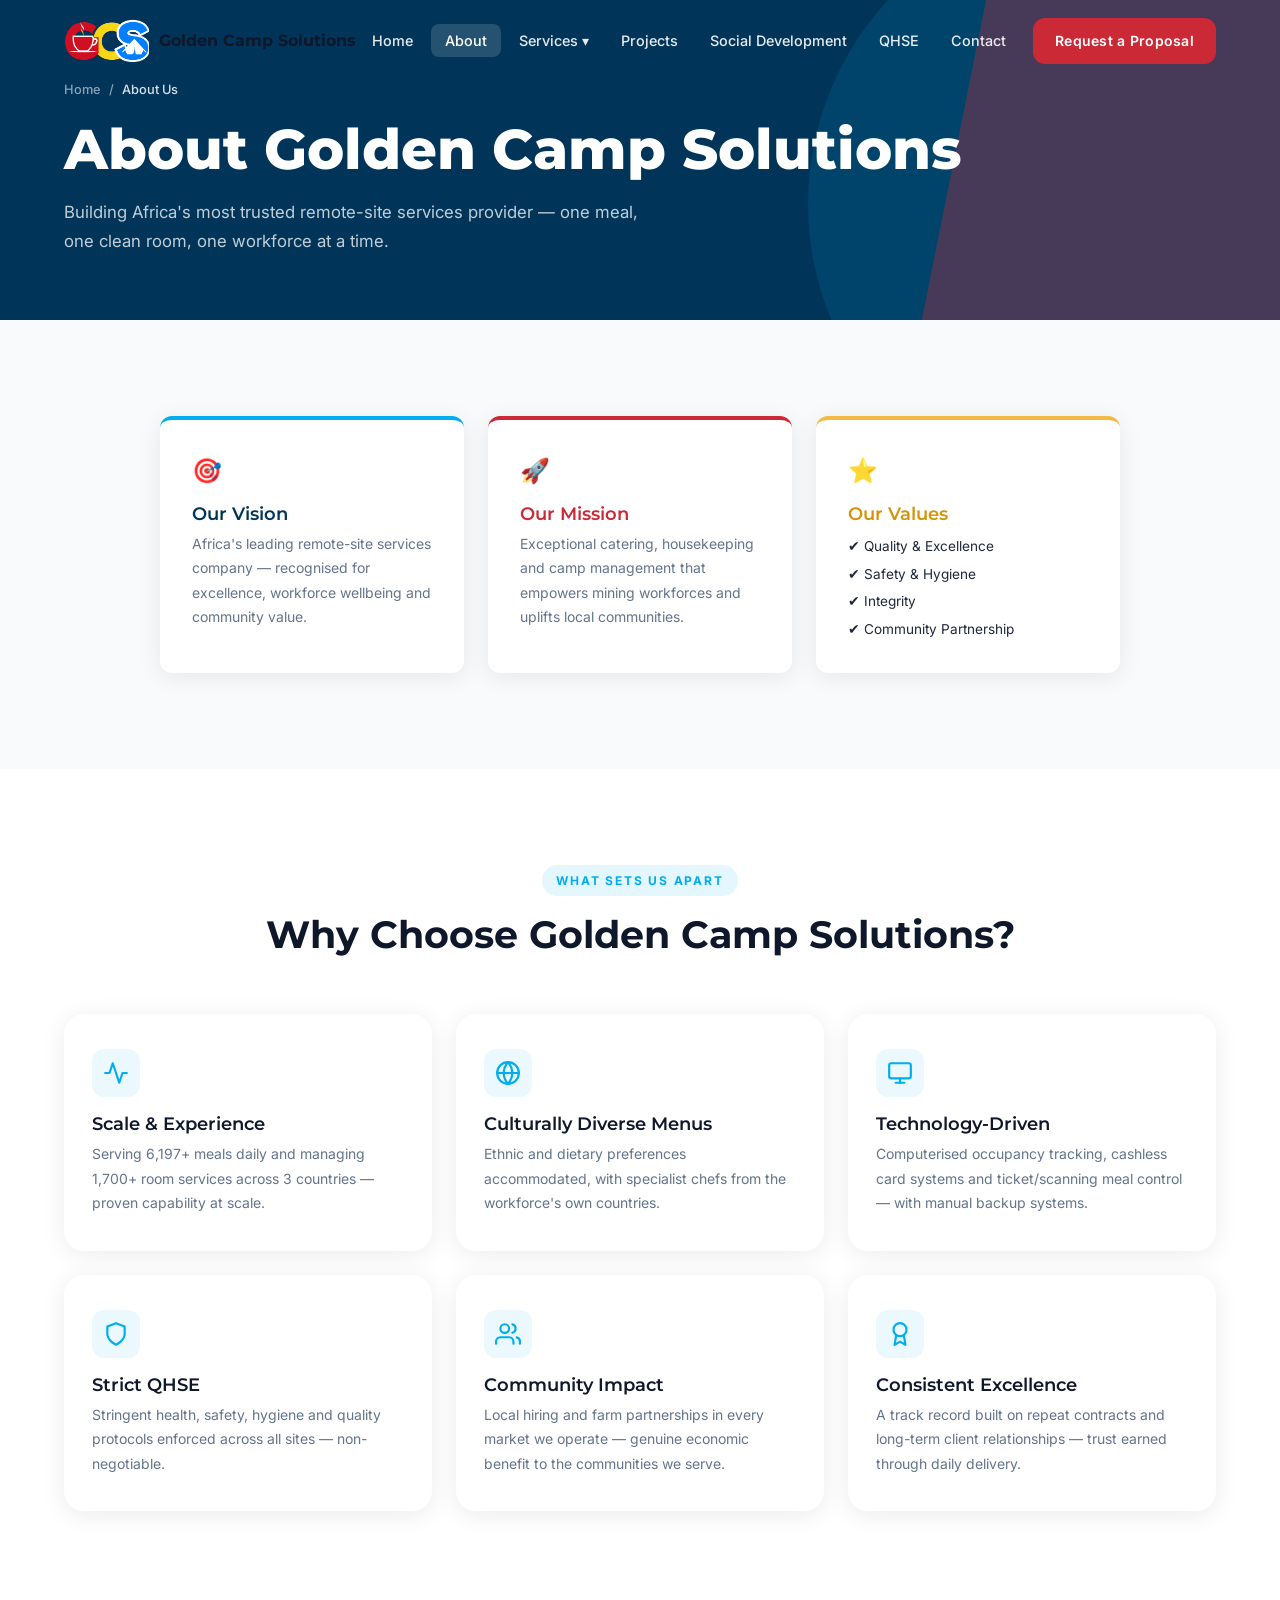
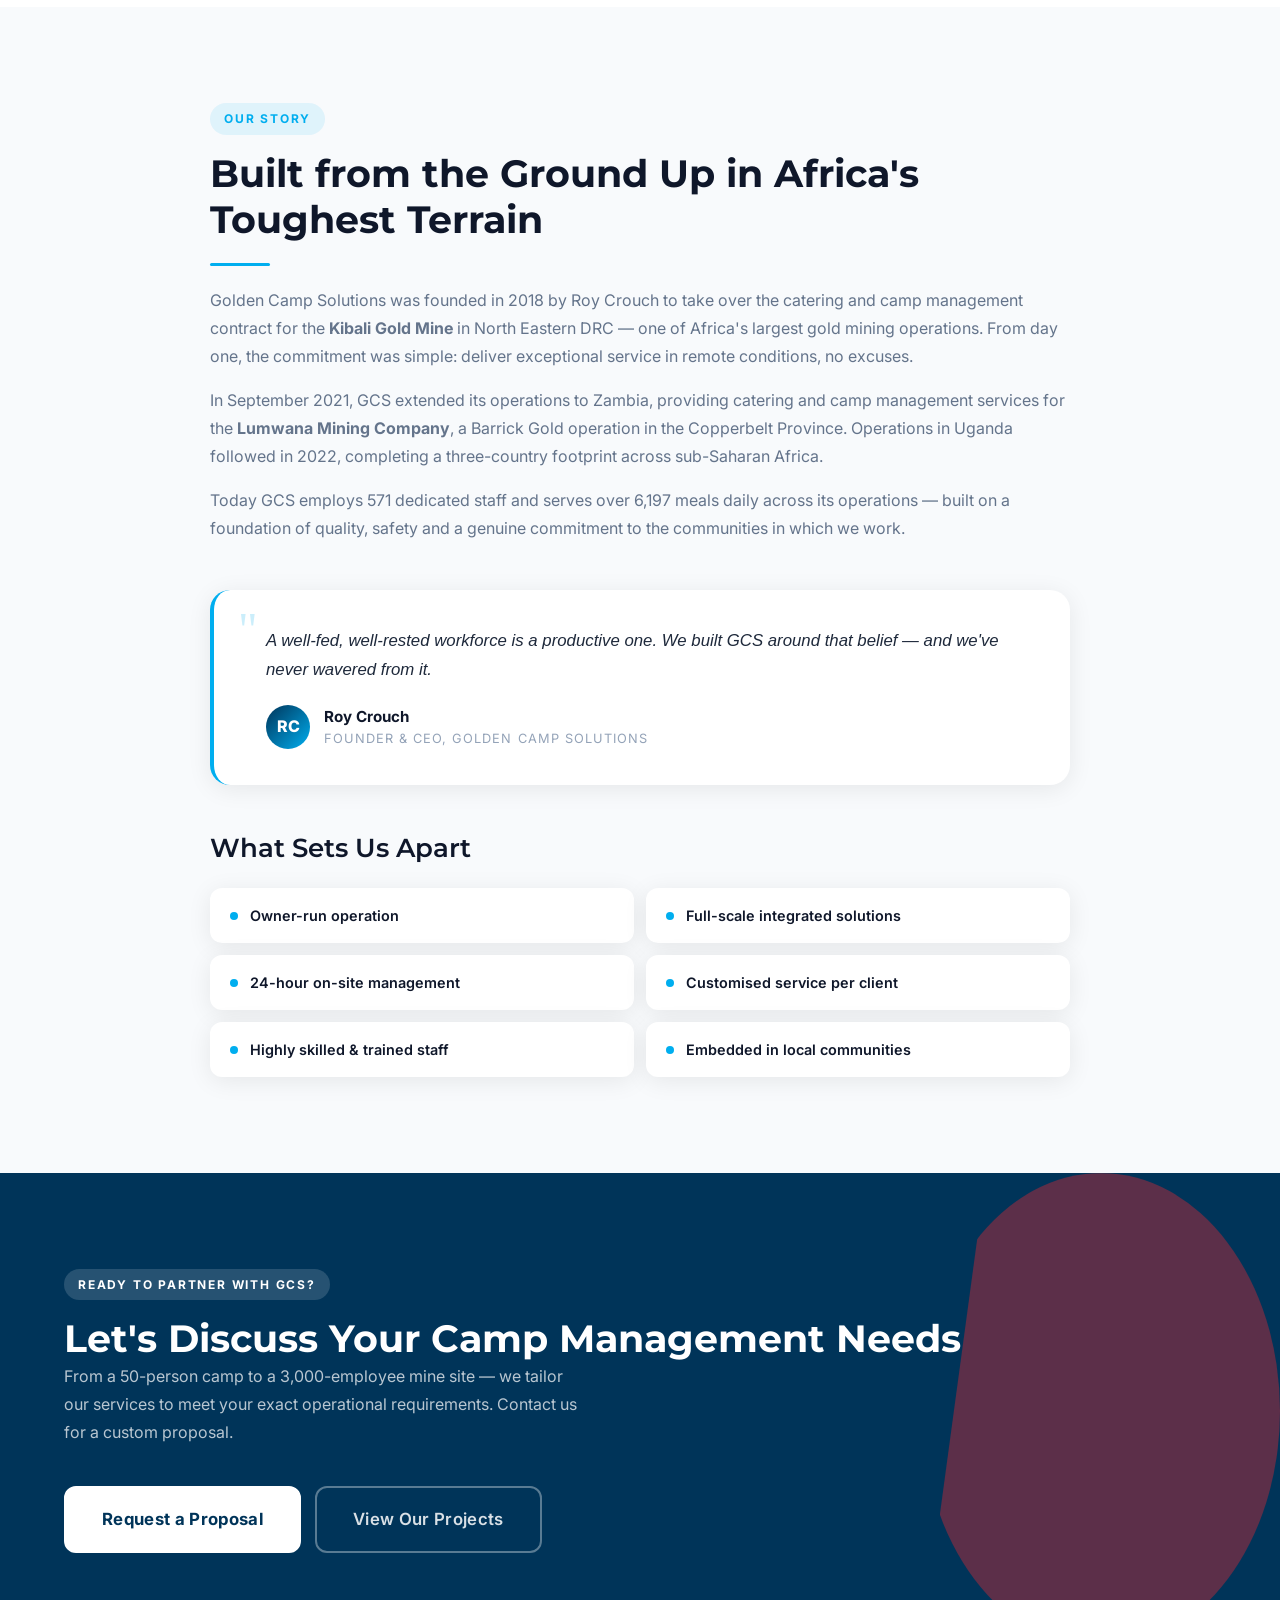
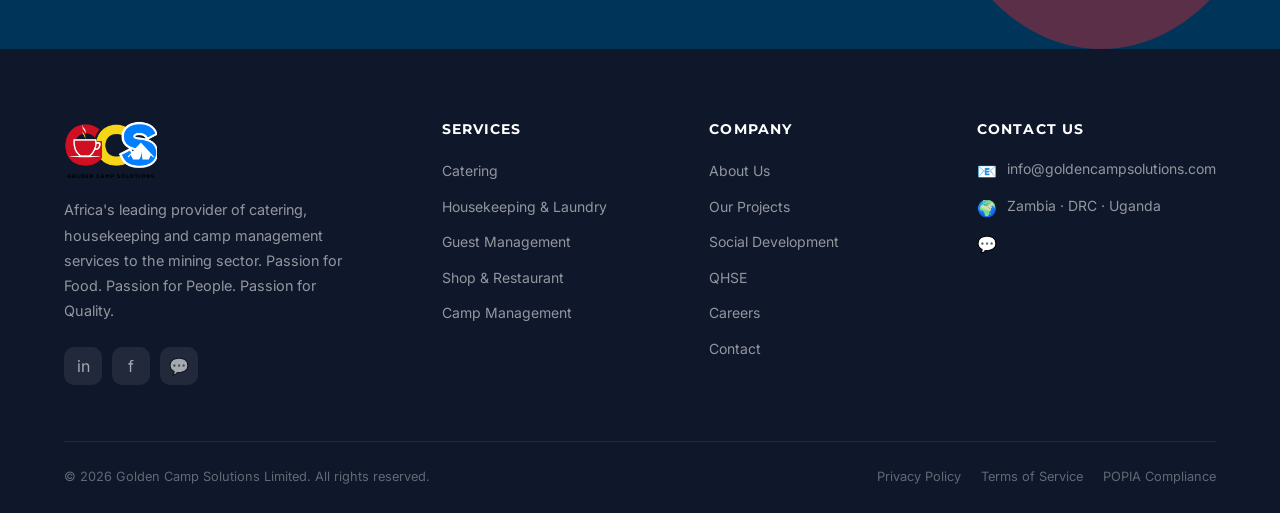
==== commit d54a5f6c: "Major redesign: real GCS logo, bold hero, red/gold branding, remove WhatsApp - Replace SVG placehold" ====
--- a/about.html
+++ b/about.html
@@ -18,10 +18,8 @@
   <div class="navbar-inner">
     <!-- Logo -->
     <a href="index.html" class="navbar-logo">
-      <div class="logo-icon">
-        <img src="assets/gcs-logo.svg" alt="Golden Camp Solutions" class="logo-img"/>
-      </div>
-      <span>Golden Camp Solutions</span>
+      <img src="assets/gcs-logo-icon.png" alt="Golden Camp Solutions" class="logo-img" />
+      <span class="navbar-brand-text">Golden Camp Solutions</span>
     </a>
 
     <!-- Desktop Nav -->
@@ -44,7 +42,7 @@
       <li><a href="contact.html" class="nav-link">Contact</a></li>
     </ul>
     <div class="navbar-cta">
-      <a href="contact.html" class="btn btn-primary btn-sm">Request a Proposal</a>
+      <a href="contact.html" class="btn btn-red btn-sm">Request a Proposal</a>
     </div>
 
     <!-- Hamburger -->
@@ -238,8 +236,7 @@
       <!-- Brand -->
       <div class="footer-brand">
         <div class="footer-logo">
-          <div class="footer-logo-icon" style="background:#003459;border-radius:7px;padding:4px 8px;font-size:0.7rem;font-weight:800;color:#F4B942;letter-spacing:0.05em;border-top:3px solid #F4B942;">GCS</div>
-          <span>Golden Camp Solutions</span>
+          <img src="assets/gcs-logo-full.png" alt="Golden Camp Solutions" style="height:60px;width:auto;" />
         </div>
         <p>Africa's leading provider of catering, housekeeping and camp management services to the mining sector. Passion for Food. Passion for People. Passion for Quality.</p>
         <div class="footer-socials">
@@ -278,9 +275,9 @@
       <div class="footer-col">
         <h5>Contact Us</h5>
         <ul class="footer-contact">
-          <li><span>📧</span><a href="mailto:Gerhard.Bouwer@goldencampsolutions.com" style="color:rgba(255,255,255,0.55);">Gerhard.Bouwer@goldencampsolutions.com</a></li>
+          <li><span>📧</span><a href="mailto:info@goldencampsolutions.com" style="color:rgba(255,255,255,0.55);">info@goldencampsolutions.com</a></li>
           <li><span>🌍</span>Zambia · DRC · Uganda</li>
-          <li><span>💬</span><a href="https://wa.me/260000000000" style="color:rgba(255,255,255,0.55);">WhatsApp Us</a></li>
+          <li><span>💬</span></li>
         </ul>
       </div>
     </div>
--- a/css/styles.css
+++ b/css/styles.css
@@ -1389,3 +1389,107 @@
   .team-grid { grid-template-columns: 1fr; }
   .hero-btns { flex-direction: column; }
 }
+
+/* ═══ GCS REDESIGN v2 ═══ */
+.navbar-brand-text { font-family:'Montserrat',sans-serif; font-weight:700; font-size:1rem; color:var(--dark); }
+.navbar-logo img.logo-img { height:44px; width:auto; display:block; }
+.btn-red { background:var(--red)!important; color:var(--white)!important; border:2px solid var(--red)!important; }
+.btn-red:hover { background:#a81e29!important; border-color:#a81e29!important; transform:translateY(-1px); }
+.btn-outline-white { background:transparent!important; color:var(--white)!important; border:2px solid rgba(255,255,255,0.4)!important; }
+.btn-outline-white:hover { border-color:var(--white)!important; background:rgba(255,255,255,0.1)!important; }
+.btn-white { background:var(--white)!important; color:var(--blue-deep)!important; border:2px solid var(--white)!important; font-weight:700; }
+.btn-white:hover { background:rgba(255,255,255,0.9)!important; }
+.btn-outline { background:transparent; color:rgba(255,255,255,0.85)!important; border:2px solid rgba(255,255,255,0.35); }
+.btn-outline:hover { border-color:var(--white); color:var(--white)!important; }
+
+/* Hero redesign */
+.hero { background:var(--blue-deep); min-height:88vh; position:relative; overflow:hidden; display:flex; flex-direction:column; justify-content:center; }
+.hero-bg-accent { position:absolute; top:0; right:0; width:40%; height:100%; background:var(--red); clip-path:polygon(16% 0,100% 0,100% 100%,0% 100%); opacity:0.9; z-index:0; }
+.hero-bg-logo { position:absolute; right:4%; top:50%; transform:translateY(-50%); height:72%; opacity:0.10; z-index:1; pointer-events:none; }
+.hero-bg-dots { position:absolute; inset:0; background-image:radial-gradient(rgba(255,255,255,0.04) 1px,transparent 1px); background-size:28px 28px; z-index:0; }
+.hero .container { position:relative; z-index:2; padding-top:40px; padding-bottom:40px; }
+.hero-content { max-width:620px; }
+.hero-eyebrow { display:inline-flex; align-items:center; gap:10px; font-size:0.78rem; font-weight:600; letter-spacing:0.12em; text-transform:uppercase; color:var(--gold); margin-bottom:24px; }
+.hero-eyebrow::before { content:''; display:inline-block; width:28px; height:2px; background:var(--gold); border-radius:2px; }
+.hero h1 { color:var(--white); font-size:clamp(2.4rem,5vw,4rem); font-weight:800; line-height:1.08; margin-bottom:24px; }
+.hero h1 .accent { color:var(--gold); }
+.hero-sub { color:rgba(255,255,255,0.78); font-size:1.1rem; line-height:1.75; margin-bottom:36px; max-width:520px; }
+.hero-pills { display:flex; flex-wrap:wrap; gap:10px; margin-bottom:40px; }
+.hero-pill { display:inline-flex; align-items:center; gap:7px; font-size:0.8rem; font-weight:600; color:rgba(255,255,255,0.85); background:rgba(255,255,255,0.07); border:1px solid rgba(255,255,255,0.14); padding:6px 14px; border-radius:100px; }
+.hero-pill .dot { width:6px; height:6px; border-radius:50%; background:var(--gold); flex-shrink:0; }
+.hero-btns { display:flex; gap:14px; flex-wrap:wrap; }
+
+/* Stats bar */
+.stats-bar { background:var(--white); border-top:4px solid var(--gold); box-shadow:0 -4px 28px rgba(0,0,0,0.1); padding:0; }
+.stats-grid { display:grid; grid-template-columns:repeat(4,1fr); }
+.stat-item { padding:32px 24px; text-align:center; border-right:1px solid var(--gray-200); }
+.stat-item:last-child { border-right:none; }
+.stat-num { display:block; font-family:'Montserrat',sans-serif; font-size:clamp(1.8rem,3vw,2.6rem); font-weight:800; color:var(--blue-deep); line-height:1; margin-bottom:8px; }
+.stat-label { font-size:0.78rem; color:var(--gray-600); text-transform:uppercase; letter-spacing:0.08em; font-weight:500; }
+
+/* Differentiator strip */
+.diff-strip { background:var(--red); padding:18px 0; }
+.diff-strip-inner { display:flex; justify-content:center; align-items:center; gap:44px; flex-wrap:wrap; }
+.diff-item { display:flex; align-items:center; gap:9px; color:var(--white); font-size:0.85rem; font-weight:600; }
+.diff-item svg { flex-shrink:0; opacity:0.85; }
+
+/* Clients bar */
+.clients-bar { background:var(--off-white); padding:40px 0; border-bottom:1px solid var(--gray-200); }
+.clients-label { font-size:0.72rem; font-weight:700; letter-spacing:0.14em; text-transform:uppercase; color:var(--gray-400); text-align:center; margin-bottom:28px; }
+.clients-logos { display:flex; justify-content:center; align-items:center; gap:56px; flex-wrap:wrap; }
+
+/* Services grid */
+.services-grid { display:grid; grid-template-columns:repeat(3,1fr); gap:24px; }
+.service-card { background:var(--white); border-radius:var(--radius-lg); padding:32px 28px; box-shadow:var(--shadow); border-top:4px solid var(--gray-200); transition:border-top-color 0.3s,transform 0.3s,box-shadow 0.3s; }
+.service-card:hover { transform:translateY(-6px); box-shadow:var(--shadow-lg); border-top-color:var(--red); }
+.service-card .service-icon { width:52px; height:52px; border-radius:14px; display:flex; align-items:center; justify-content:center; margin-bottom:20px; }
+.service-icon.red { background:rgba(204,41,54,0.08); } .service-icon.blue { background:rgba(0,174,239,0.08); } .service-icon.gold { background:rgba(244,185,66,0.12); } .service-icon.teal { background:rgba(13,148,136,0.08); } .service-icon.purple { background:rgba(124,58,237,0.08); } .service-icon.green { background:rgba(22,163,74,0.08); }
+.service-card h3 { font-size:1.1rem; margin-bottom:10px; } .service-card p { font-size:0.875rem; margin-bottom:20px; }
+.service-link { font-size:0.85rem; font-weight:600; color:var(--blue); display:inline-flex; align-items:center; gap:4px; }
+.service-link:hover { color:var(--red); }
+
+/* CTA section */
+.cta-section { background:var(--blue-deep); position:relative; overflow:hidden; }
+.cta-section::before { content:''; position:absolute; top:0; right:0; width:28%; height:100%; background:var(--red); clip-path:polygon(18% 0,100% 0,100% 100%,0% 100%); opacity:0.45; }
+.cta-inner { position:relative; z-index:1; display:flex; align-items:center; justify-content:space-between; gap:40px; flex-wrap:wrap; }
+.cta-inner h2 { color:var(--white); } .cta-inner p { color:rgba(255,255,255,0.72); max-width:520px; }
+.cta-btns { display:flex; gap:14px; flex-wrap:wrap; flex-shrink:0; }
+
+/* Page hero (inner pages) */
+.page-hero { background:var(--blue-deep); padding:80px 0 64px; position:relative; overflow:hidden; }
+.page-hero::after { content:''; position:absolute; top:0; right:0; width:28%; height:100%; background:var(--red); clip-path:polygon(18% 0,100% 0,100% 100%,0% 100%); opacity:0.35; }
+.page-hero .container { position:relative; z-index:1; }
+.page-hero .hero-pattern { display:none; }
+.page-hero h1 { color:var(--white); margin-bottom:14px; }
+.page-hero p { color:rgba(255,255,255,0.76); max-width:580px; font-size:1.05rem; }
+.breadcrumb { font-size:0.8rem; color:rgba(255,255,255,0.5); margin-bottom:20px; font-weight:500; }
+.breadcrumb a { color:rgba(255,255,255,0.5); } .breadcrumb a:hover { color:var(--gold); } .breadcrumb span { color:rgba(255,255,255,0.85); }
+
+/* Footer logo */
+.footer-logo { display:flex; flex-direction:column; align-items:flex-start; margin-bottom:16px; }
+
+/* Why choose */
+.why-choose-grid { display:grid; grid-template-columns:repeat(3,1fr); gap:24px; }
+.why-choose-card { background:var(--white); border-radius:var(--radius-lg); padding:32px 28px; box-shadow:var(--shadow); border-bottom:3px solid transparent; transition:border-color 0.3s,transform 0.3s; }
+.why-choose-card:hover { border-bottom-color:var(--red); transform:translateY(-4px); }
+.why-choose-icon { width:48px; height:48px; background:rgba(0,174,239,0.08); border-radius:12px; display:flex; align-items:center; justify-content:center; margin-bottom:16px; }
+.why-choose-card h4 { margin-bottom:8px; } .why-choose-card p { font-size:0.875rem; margin:0; }
+
+/* Pillars */
+.pillar-grid { display:grid; grid-template-columns:repeat(3,1fr); gap:24px; }
+.pillar-card { border-radius:var(--radius-lg); padding:36px 28px; color:white; }
+.pillar-card.env { background:linear-gradient(135deg,#1B4332,#2D6A4F); }
+.pillar-card.soc { background:linear-gradient(135deg,var(--blue-deep),var(--blue-dark)); }
+.pillar-card.gov { background:linear-gradient(135deg,#7a1a1a,var(--red)); }
+.pillar-icon { width:64px; height:64px; background:rgba(255,255,255,0.12); border-radius:16px; display:flex; align-items:center; justify-content:center; margin-bottom:20px; }
+.pillar-card h3 { color:white; margin-bottom:10px; } .pillar-card p { color:rgba(255,255,255,0.8); font-size:0.9rem; margin:0; }
+
+/* Why grid */
+.why-grid { display:grid; grid-template-columns:repeat(2,1fr); gap:16px; }
+.why-card { display:flex; align-items:flex-start; gap:14px; background:var(--white); border-radius:var(--radius); padding:20px; box-shadow:var(--shadow); }
+.why-icon { width:40px; height:40px; flex-shrink:0; background:rgba(0,174,239,0.08); border-radius:10px; display:flex; align-items:center; justify-content:center; }
+.why-text h4 { margin-bottom:4px; font-size:0.95rem; } .why-text p { font-size:0.82rem; margin:0; }
+
+/* Responsive v2 */
+@media(max-width:960px){ .why-choose-grid{grid-template-columns:repeat(2,1fr)} .services-grid{grid-template-columns:repeat(2,1fr)} .stats-grid{grid-template-columns:repeat(2,1fr)} .pillar-grid{grid-template-columns:1fr} .hero-bg-accent{width:0} .hero-bg-logo{display:none} .diff-strip-inner{gap:20px} }
+@media(max-width:600px){ .why-choose-grid{grid-template-columns:1fr} .services-grid{grid-template-columns:1fr} .cta-inner{flex-direction:column} .hero h1{font-size:2.2rem} .diff-strip-inner{flex-direction:column;gap:14px} .why-grid{grid-template-columns:1fr} }
